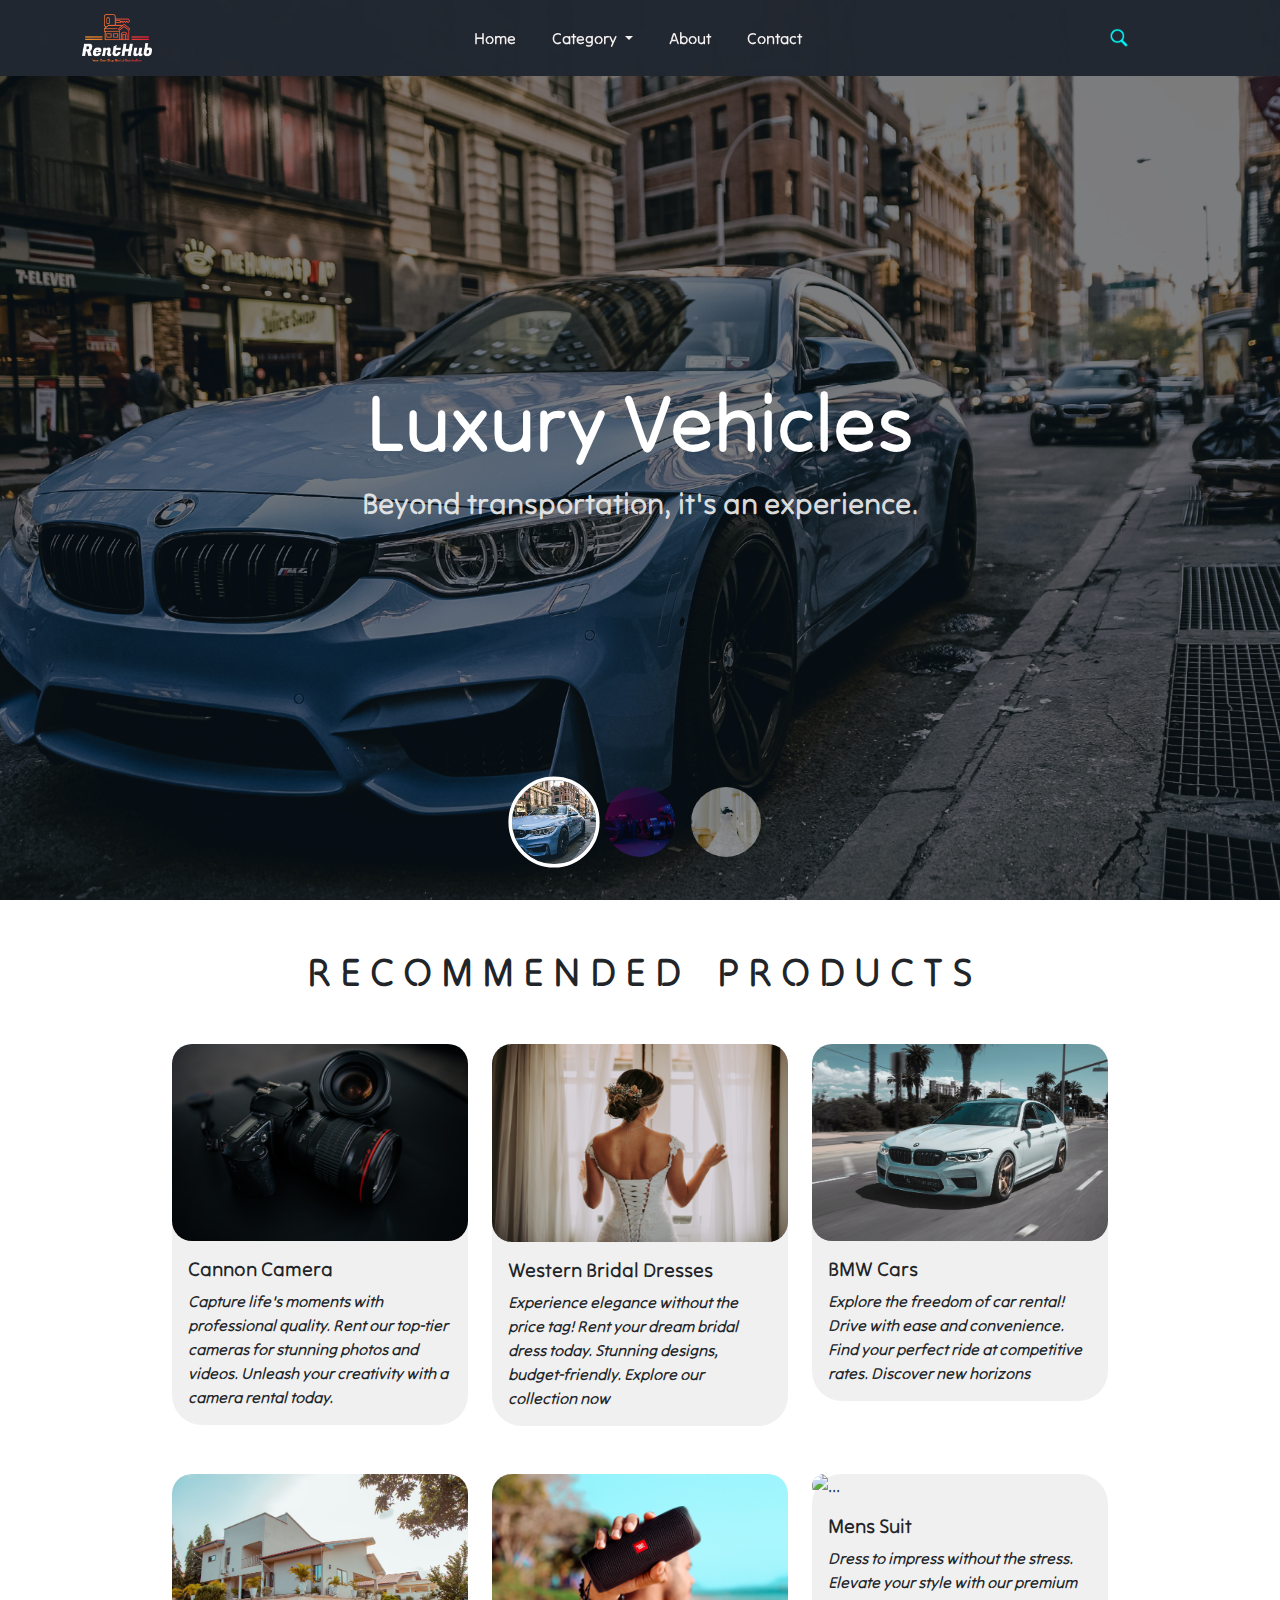
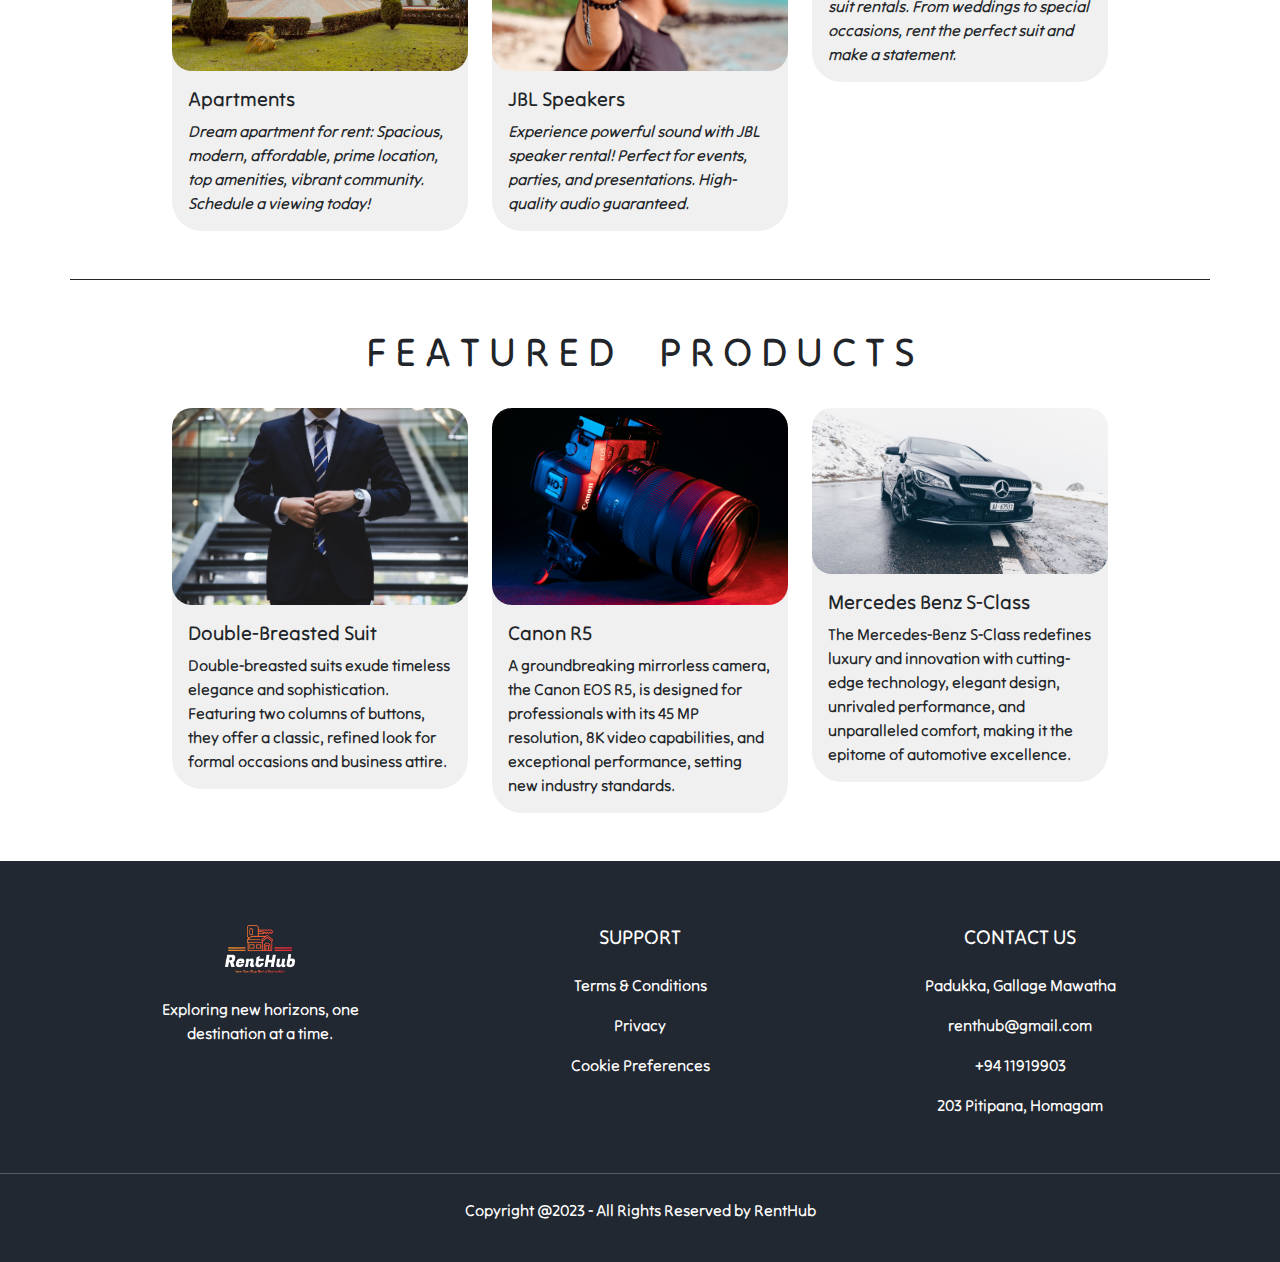
==== index.html @ fc834db8 "Merge branch 'main' into Contact-page" ====
<!DOCTYPE html>
<html lang="en">

<head>
  <meta charset="UTF-8">
  <meta name="viewport" content="width=device-width, initial-scale=1.0">
  <link rel="icon" href="image/white.png">
  <title>RentHub</title>
  <!-- Use the correct Bootstrap and Popper.js versions -->
  <link href="https://cdn.jsdelivr.net/npm/bootstrap@5.0.0/dist/css/bootstrap.min.css" rel="stylesheet">
  <script src="https://cdn.jsdelivr.net/npm/bootstrap@5.0.0/dist/js/bootstrap.bundle.min.js"></script>
  <script src="https://cdn.jsdelivr.net/npm/@popperjs/core@2.11.8/dist/umd/popper.min.js"></script>
  <link rel="stylesheet" href="index.css">
  <script src="https://kit.fontawesome.com/d5f76a1949.js" crossorigin="anonymous"></script>
</head>

<body>

  <!-- navbar -->

  <nav class="navbar navbar-expand-lg navbar-dark navbar-custom fixed-top">
    <div class="container">
      <a class="navbar-brand fs-4" href="#">
        <img src="icons/white.png" alt="" width="70">
      </a>
      <button class="navbar-toggler shadow-none border-0" type="button" data-bs-toggle="collapse"
        data-bs-target="#navbarID" aria-controls="navbarID" aria-expanded="false" aria-label="Toggle navigation">
        <span class="navbar-toggler-icon"></span>
      </button>
      <div class="collapse navbar-collapse" id="navbarID">
        <ul class="navbar-nav mx-auto">
          <li class="nav-item"><a class="nav-link active nav-center" aria-current="page" href="#">Home</a></li>
          <li class="nav-item dropdown">
            <a class="nav-link dropdown-toggle nav-center" href="#" id="navbarDarkDropdownMenuLink" role="button"
              data-bs-toggle="dropdown" aria-expanded="false">
              Category
            </a>
            <div class="dropdown-menu">
              <a class="dropdown-item" href="#">Vehicle</a>
              <a class="dropdown-item" href="#">Apparel</a>
              <a class="dropdown-item" href="Camera.html">Camera</a>
              <a class="dropdown-item" href="#">Entertainment</a>
              <a class="dropdown-item" href="#">Security</a>
              <a class="dropdown-item" href="medical.html">Medical</a>
            </div>
          </li>
          <li class="nav-item"><a class="nav-link nav-center" href="#">About</a></li>
          <li class="nav-item"><a class="nav-link nav-center" href="Contact.html">Contact</a></li>
        </ul>
        <div class="nav-link nav-center">

          <from action="">
            <input type="search" placeholder="Search...">
          </from>
          <a class="nav-icon"><i class="far fa-user" style="color: #f4f0f0;"></i></a>
          
        </div>
      </div>
    </div>
  </nav>

  <!-- Carousel -->

  <section class="home">
    <div id="carouselExampleIndicators" class="carousel slide">
      <div class="carousel-controls">

        <div class="carousel-indicators">
          <button type="button" data-bs-target="#carouselExampleIndicators" data-bs-slide-to="0" class="active"
            aria-current="true" aria-label="Slide 1" style="background-image: url(image/1.jpg);"></button>
          <button type="button" data-bs-target="#carouselExampleIndicators" data-bs-slide-to="1" aria-label="Slide 2"
            style="background-image: url(image/7.jpeg);"></button>
          <button type="button" data-bs-target="#carouselExampleIndicators" data-bs-slide-to="2" aria-label="Slide 3"
            style="background-image: url(image/1.jpeg);"></button>
        </div>
        <button class="carousel-control-prev" type="button" data-bs-target="#carouselExampleIndicators"
          data-bs-slide="prev">
          <i class="fa-solid fa-arrow-left" style="color: #fcfcfc;"></i>
        </button>
        <button class="carousel-control-next" type="button" data-bs-target="#carouselExampleIndicators"
          data-bs-slide="next">
          <i class="fa-solid fa-arrow-right" style="color: #fcfdfd;"></i>
        </button>
      </div>
      <div class="carousel-inner">
        <div class="carousel-item active" style="background-image: url(image/1.jpg);">
          <div class="container">
            <h2>Luxury Vehicles</h2>
            <p>Beyond transportation, it's an experience.</p>
          </div>
        </div>
        <div class="carousel-item" style="background-image: url(image/7.jpeg);">
          <div class="container">
            <h2>DSLR Camera</h2>
            <p>Affordable camera rentals, Endless memories</p>
          </div>
        </div>
        <div class="carousel-item" style="background-image: url(image/1.jpeg);">
          <div class="container">
            <h2>Wedding Dress</h2>
            <p>Bridal bliss on a boudget..!</p>
          </div>
        </div>
      </div>

    </div>
  </section>



  <!-- cards -->

  <div class="container-fluid mx-auto">
    <h1 class="toprate text-center py4 mt-5"><b>R E C O M M E N D E D &nbsp;&nbsp; P R O D U C T S</b></h1>

    <div class="row g-4 mt-4 logo ">
      <div class="col-md-3 logos">
        <div class="card">
          <img src="image/cannon.jpeg" alt="..." class="">
          <div class="card-body">
            <h5 class="card-title"><b>Cannon Camera</b></h5>
            <p class="card-text"><i>Capture life's moments with professional quality. Rent our top-tier cameras for
                stunning photos and videos. Unleash your creativity with a camera rental today.</i></p>

            
          </div>
        </div>
      </div>
      <div class="col-md-3 logos">
        <div class="card">
          <img src="image/Western Bridal Dresses.jpg" alt="..." class="">
          <div class="card-body">
            <h5 class="card-title"><b>Western Bridal Dresses</b></h5>
            <p class="card-text"><i>Experience elegance without the price tag! Rent your dream bridal dress today.
                Stunning designs, budget-friendly. Explore our collection now</i></p>

            
          </div>
        </div>
      </div>
      <div class="col-md-3 logos">
        <div class="card">
          <img src="image/BMW cars.jpg" alt="..." class="">
          <div class="card-body">
            <h5 class="card-title"><b>BMW Cars</b></h5>
            <p class="card-text"><i>Explore the freedom of car rental! Drive with ease and convenience. Find your perfect ride at competitive rates. Discover new horizons</i></p>

            
          </div>
        </div>
      </div>
    </div>
    <div class="row g-4 mt-4 mb-5">
      <div class="col-md-3">
        <div class="card">
          <img src="image/apartment.jpeg" alt="..." class="">
          <div class="card-body">
            <h5 class="card-title"><b>Apartments </b></h5>
            <p class="card-text"><i>Dream apartment for rent: Spacious, modern, affordable, prime location, top amenities, vibrant community. Schedule a viewing today!</i></p>

          </div>
        </div>
      </div>
      <div class="col-md-3">
        <div class="card">
          <img src="image/JBL.jpg" alt="..." class="">
          <div class="card-body">
            <h5 class="card-title"><b>JBL Speakers</b></h5>
            <p class="card-text"><i>Experience powerful sound with JBL speaker rental! Perfect for events, parties, and
                presentations. High-quality audio guaranteed.</i></p>

          </div>
        </div>
      </div>

      <div class="col-md-3">
        <div class="card">
          <img src="image/Mens suit.jpg" alt="..." class="">
          <div class="card-body">
            <h5 class="card-title"><b>Mens Suit</b></h5>
            <p class="card-text"><i>Dress to impress without the stress. Elevate your style with our premium suit rentals. From weddings to special occasions, rent the perfect suit and make a statement.</i></p>

          </div>
        </div>
      </div>
    </div>


  </div>
  <div class="container border-bottom border-dark"></div>



  <div class="container-fluid mx-auto">
    <h1 class="toprate text-center py4 mt-5"><b>F E A T U R E D &nbsp;&nbsp;&nbsp;  P R O D U C T S</b></h1>
  

  <br>

  <div class="row row-cols-1 row-cols-md-4 g-4">
    <div class="col">
      <div class="card h-100">
        <img src="image/Double-Breasted Suit .jpg" class="card-img-top" alt="...">
        <div class="card-body">
          <h5 class="card-title"><b>Double-Breasted Suit </b></h5>
          <p class="card-text">Double-breasted suits exude timeless elegance and sophistication. Featuring two columns
            of buttons, they offer a classic, refined look for formal occasions and business attire.</p>
        </div>
        
      </div>
    </div>
    <div class="col">
      <div class="card h-100">
        <img src="image/Canon R5.jpg" class="card-img-top" alt="...">
        <div class="card-body">
          <h5 class="card-title"><b>Canon R5</b></h5>
          <p class="card-text">A groundbreaking mirrorless camera, the Canon EOS R5, is designed for professionals with its 45 MP resolution, 8K video capabilities, and exceptional performance, setting new industry standards.</p>
        </div>
        
      </div>
    </div>
    <div class="col">
      <div class="card h-100">
        <img src="image/Mercedes Benz S-Class.jpg" class="card-img-top" alt="...">
        <div class="card-body">
          <h5 class="card-title"><b>Mercedes Benz S-Class</b></h5>
          <p class="card-text">The Mercedes-Benz S-Class redefines luxury and innovation with cutting-edge technology, elegant design, unrivaled performance, and unparalleled comfort, making it the epitome of automotive excellence.</p>
        </div>
       
      </div>
    </div>
  </div>
</div>
  <br><br>



  <!-- Footer -->
  <footer class="footerbg text-white pt-5 pb-4">
    <div class="container text-center text-md-left">
      <div class="row text-center text-md-left">

        <div class="col-md-3 col-lg-3 col-xl-3 mx-auto mt-3">
          <h5 class="text-uppercase mb-4 mr-3 font-weight-bold">
            <img src="icons/white.png" alt="" width="70">
          </h5>
          <p>Exploring new horizons, one destination at a time.</p>

        </div>

        <div class="col-md-2 col-lg-2 col-xl-3 mx-auto mt-3">
          <h5 class="text-uppercase mb-4 font-weight-bold"><b>Support</b></h5>
          <p>
            <a href="#" class="text-white" style="text-decoration: none;">Terms & Conditions</a>
          </p>
          <p>
            <a href="#" class="text-white" style="text-decoration: none;">Privacy</a>
          </p>
          <p>
            <a href="#" class="text-white" style="text-decoration: none;">Cookie Preferences</a>
          </p>
        </div>

        <div class="col-md-4 col-lg-3 col-xl-3 mx-auto mt-3">
          <h5 class="text-uppercase mb-4 font-weight-bold"><b>Contact Us</b></h5>
          <p>
            <i class="fas fa-home mr-3"></i> Padukka, Gallage Mawatha
          </p>
          <p>
            <i class="fas fa-envelope mr-3"></i> renthub@gmail.com
          </p>
          <p>
            <i class="fas fa-phone mr-3"></i> +94 11919903
          </p>
          <p>
            <i class="fas fa-Location-arrow mr-3"></i> 203 Pitipana, Homagam
          </p>
        </div>
      </div>
      <ul class="list-unstyled list-inline">
        <li class="list-inline-item">
          <a href="#" class="btn-floating btn-sm text-white"><i class="fab fa-facebook"></i></a>
        </li>
        <li class="list-inline-item">
          <a href="#" class="btn-floating btn-sm text-white"><i class="fab fa-twitter"></i></a>
        </li>
        <li class="list-inline-item">
          <a href="#" class="btn-floating btn-sm text-white"><i class="fab fa-google"></i></a>
        </li>
        <li class="list-inline-item">
          <a href="#" class="btn-floating btn-sm text-white"><i class="fab fa-linkedin-in"></i></a>
        </li>
      </ul>
    </div>
    <hr class="mb-4">

    <p class="text-center">Copyright @2023 - All Rights Reserved by RentHub</p>

  </footer>
  


  <script src="index.js"></script>
</body>

</html>
---- index.css ----
/* font-family: 'Tilt Neon', sans-serif; */
@import url('https://fonts.googleapis.com/css2?family=Roboto&family=Tilt+Neon&display=swap');



*{
    margin: 0;
    padding: 0;
    box-sizing: border-box;
    font-family: 'Tilt Neon', sans-serif;
}

body{
    min-height: 100vh;
    background-size: cover;
    background-position: center;
}

.navbar-custom{
    background-color: #222831;
    opacity: 0.99;
}

.collapse{
    color: white;
}

.nav-icon{
    align-items: center;
}
.nav-icon i {
    margin-right: 5px;
    padding: 10px;
}

.nav-center{
    text-align: center;
}

.nav-item{
    padding: 10px;
}

.nav-item:hover .nav-link{
	color: #00adb5 !important;
}

.nav-link{
	color: #f9f4f4 !important;
	font-weight: 500;
    transition: all 200ms linear;
}
.nav-item:after{
	position: absolute;
	bottom: -5px;
	left: 0;
	width: 100%;
	height: 2px;
	content: '';
	background-color: #00adb5;
	opacity: 0;
    transition: all 200ms linear;
}
.nav-item:hover:after{
	bottom: 0;
	opacity: 2;
}

.nav-item.active:hover:after{
	opacity: 0;
}
.nav-item{
	position: relative;
    transition: all 200ms linear;
}

.dropdown-menu {
    border-radius: 25px;
}

.dropdown-item{
    margin-top: 10px;
    border-radius: 25px;
}

input[type=search]{
    width: 40px;
    height: 38px;
    padding: 8px 20px 8px 45px;
    border: #fff solid 2px;
    font-size: 18px;
    border-radius: 25px;
    background-position: 2% 50%;
    background-repeat: no-repeat;
    background-size: 20px;
    background-image: url('image/search.png');
    background-color: transparent;
    transition: 0.5s all ease-in-out;
    filter: brightness(170%);
    border: none;
}

input[type=search]:focus,
input[type=search]:not(:placeholder-shown){
    width: 350px;
    background-color: #fff;
    filter: brightness(100%);
}


/* Carousel */

.home .carousel-item{
    min-height: 100vh;
    background-position: center;
    background-size: cover;
    position: relative;
    z-index: 1;
}

.home .carousel-item::before{
    content: '';
    position: absolute;
    left: 0;
    top: 0;
    width: 100%;
    height: 100%;
    background-color: rgba(0, 0, 0, 0.5);
    z-index: -1;
}
.home .carousel-item .container{
    position: absolute;
    left: 50%;
    top: 50%;
    transform: translate(-50%, -50%);
    text-align: center;
}

.home .carousel-item h2{
    font-size: 80px;
    color: #ffffff;
    margin: 0 0 10px;
}

.home .carousel-item p{
    font-size: 30px;
    margin: 0;
    color: #eeee;
}

.home .carousel-item.active h2{
    animation: fadeInLeft 0.5s ease forwards;
}

.home .carousel-item.active p{
    animation: fadeInLeft 0.5s ease forwards;
}

@keyframes fadeInLeft {
    0%{
        opacity: 0;
        transform: translateX(-30px);
    }

    100%{
        opacity: 1;
        transform: translateX(0px);
    }
}

@keyframes fadeInRight {
    0%{
        opacity: 0;
        transform: translateX(30px);
    }

    100%{
        opacity: 1;
        transform: translateX(0px);
    }
}

.home .carousel-controls{
    position: absolute;
    left: 50%;
    bottom: 40px;
    z-index: 10;
    transform: translateX(-50%);
}

.home .carousel-indicators{
    position: relative;
    margin: 0;
}

.home .carousel-indicators button{
    height: 70px;
    width: 70px;
    margin: 0 5px;
    border-radius: 50%;
    background-position: center;
    background-size: cover;
    border: 3px solid transparent;
    transition: all 0.3s linear ease;
}

.home .carousel-indicators .active{
    border-color: #ffffff;
    transform: scale(1.2);
}

.home .carousel-control-next,
.home .carousel-control-prev{
    height: 60px;
    width: 60px;
    opacity: 1;
    z-index: 3;
    top: 50%;
    transform: translateY(-50%);
    border-radius: 50%;
    transition: all 0.3s ease;
}

.home .carousel-control-next:hover,
.home .carousel-control-prev:hover{
    box-shadow: 0 0 10px #ffffff;
}

.home .carousel-control-next{
    right: -90px;
}

.home .carousel-control-prev{
    left: -90px;
}


/* cards */
.col-md-3 .card img{
    border-radius: 20px;
}

.row{
    display: flex;
    align-items: flex-start;
    justify-content: center;
}

.card{
    border-radius: 30px;
    background-color: #b2aaaa2d;
    border-width: 0px;
    
}

.card:hover{
    transition: 
    filter 200ms linear,
    transform 200ms linear;
    box-shadow: 0 10px 10px  #858586, 0 10px 10px  #858586;
    transform: scale(1.01) translateZ(0);
  }

  .card-body .btn{
    border-radius: 9px;
}
.col .card img{
    border-radius: 20px;
}
.logos {
    display: flex;
  }
  
  .logo:nth-child(2){
    transition-delay: 200ms;
  }
  
  .logo:nth-child(3){
    transition-delay: 400ms;
  }

.col .card .img{
    border-radius: 20px;
}



/* footer */
.list-inline-item .btn-floating{
    font-size: 23px;
}

.footerbg{
    background-color: #222831;
}



/* responsive */

@media(max-width: 767px){
    .home .carousel-control-next,
    .home .carousel-control-prev{
        display: none;
    }

    .home .carousel-indicators button{
        height: 60px;
        width: 60px;
    }

    .home .carousel-item h2{
        font-size: 45px; 
    }

    .home .carousel-item p{
        font-size: 22px;
    }
}
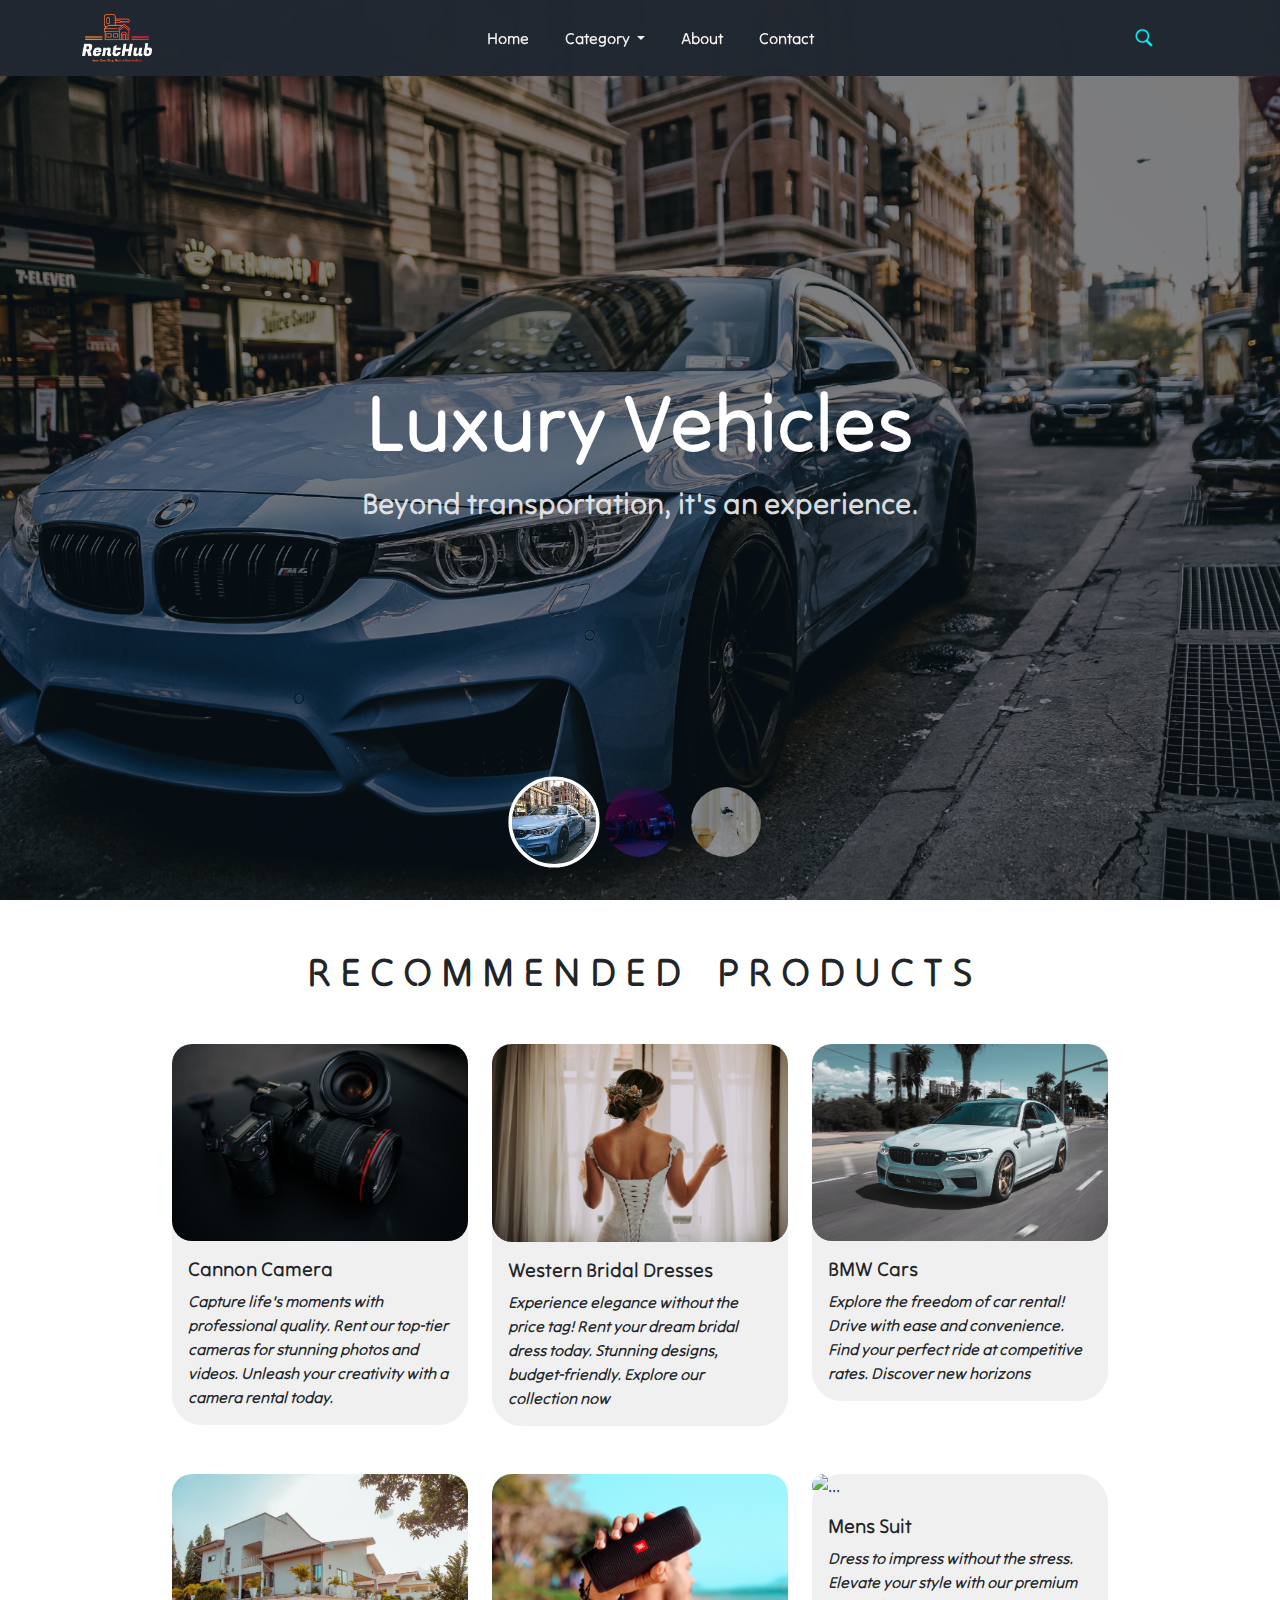
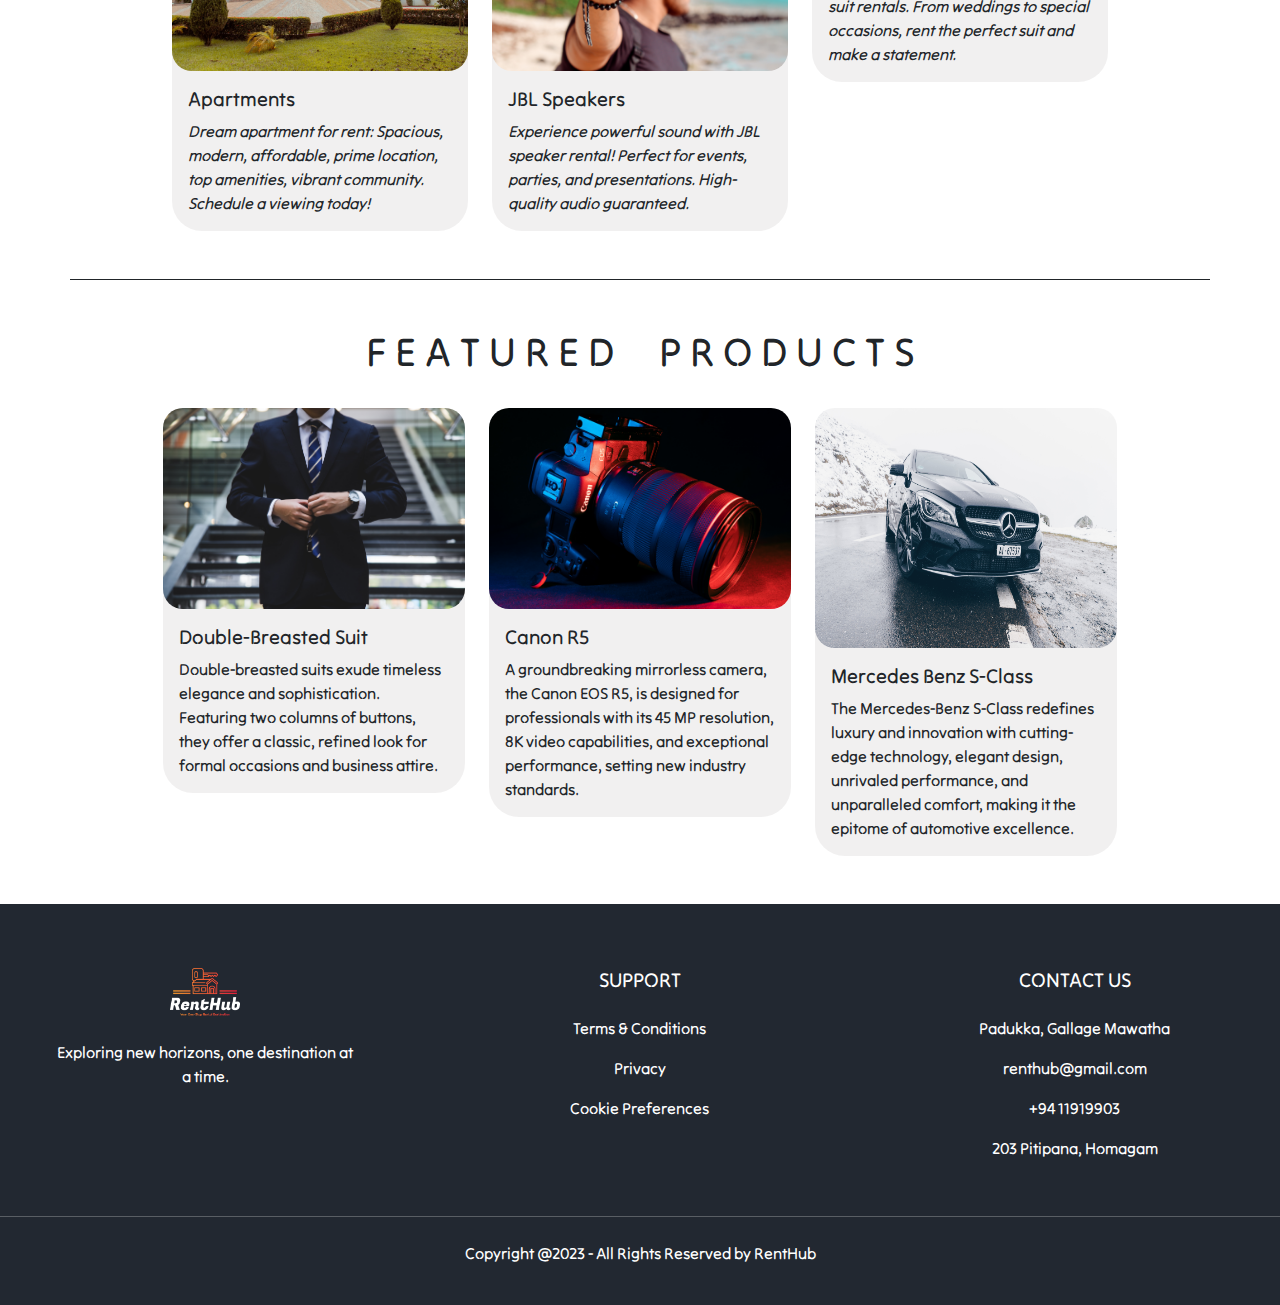
==== commit 397b0ae2: "user update" ====
--- a/index.html
+++ b/index.html
@@ -45,14 +45,14 @@
             </div>
           </li>
           <li class="nav-item"><a class="nav-link nav-center" href="#">About</a></li>
-          <li class="nav-item"><a class="nav-link nav-center" href="Contact.html">Contact</a></li>
+          <li class="nav-item"><a class="nav-link nav-center" href="#">Contact</a></li>
         </ul>
         <div class="nav-link nav-center">
 
           <from action="">
             <input type="search" placeholder="Search...">
           </from>
-          <a class="nav-icon"><i class="far fa-user" style="color: #f4f0f0;"></i></a>
+          <a class="nav-icon"><a href="index.html" i class="far fa-user" style="color: #f4f0f0;"></i></a>
           
         </div>
       </div>
@@ -193,7 +193,7 @@
 
   <div class="container-fluid mx-auto">
     <h1 class="toprate text-center py4 mt-5"><b>F E A T U R E D &nbsp;&nbsp;&nbsp;  P R O D U C T S</b></h1>
-  
+  </div>
 
   <br>
 
@@ -221,7 +221,7 @@
     </div>
     <div class="col">
       <div class="card h-100">
-        <img src="image/Mercedes Benz S-Class.jpg" class="card-img-top" alt="...">
+        <img src="image/Mercedes Benz S-Class.jpg" class="card-img-top" alt="..." height="240px">
         <div class="card-body">
           <h5 class="card-title"><b>Mercedes Benz S-Class</b></h5>
           <p class="card-text">The Mercedes-Benz S-Class redefines luxury and innovation with cutting-edge technology, elegant design, unrivaled performance, and unparalleled comfort, making it the epitome of automotive excellence.</p>
@@ -230,26 +230,26 @@
       </div>
     </div>
   </div>
-</div>
   <br><br>
 
 
 
   <!-- Footer -->
+
   <footer class="footerbg text-white pt-5 pb-4">
-    <div class="container text-center text-md-left">
+    <div class="container-footer text-center text-md-left">
       <div class="row text-center text-md-left">
 
         <div class="col-md-3 col-lg-3 col-xl-3 mx-auto mt-3">
-          <h5 class="text-uppercase mb-4 mr-3 font-weight-bold">
-            <img src="icons/white.png" alt="" width="70">
+          <h5 class="text-uppercase mb-4 mr-3 font-weight-bold text-warinig">
+            <a href="index.html"><img src="icons/white.png" alt="" width="70"></a>
           </h5>
           <p>Exploring new horizons, one destination at a time.</p>
 
         </div>
 
         <div class="col-md-2 col-lg-2 col-xl-3 mx-auto mt-3">
-          <h5 class="text-uppercase mb-4 font-weight-bold"><b>Support</b></h5>
+          <h5 class="text-uppercase mb-4 font-weight-bold text-warinig"><b>Support</b></h5>
           <p>
             <a href="#" class="text-white" style="text-decoration: none;">Terms & Conditions</a>
           </p>
@@ -262,7 +262,7 @@
         </div>
 
         <div class="col-md-4 col-lg-3 col-xl-3 mx-auto mt-3">
-          <h5 class="text-uppercase mb-4 font-weight-bold"><b>Contact Us</b></h5>
+          <h5 class="text-uppercase mb-4 font-weight-bold text-warinig"><b>Contact Us</b></h5>
           <p>
             <i class="fas fa-home mr-3"></i> Padukka, Gallage Mawatha
           </p>
@@ -297,10 +297,9 @@
     <p class="text-center">Copyright @2023 - All Rights Reserved by RentHub</p>
 
   </footer>
-  
 
 
   <script src="index.js"></script>
 </body>
 
-</html>
+</html>--- a/index.css
+++ b/index.css
@@ -80,7 +80,7 @@
 
 .dropdown-item{
     margin-top: 10px;
-    border-radius: 25px;
+    border-radius: 20px;
 }
 
 input[type=search]{
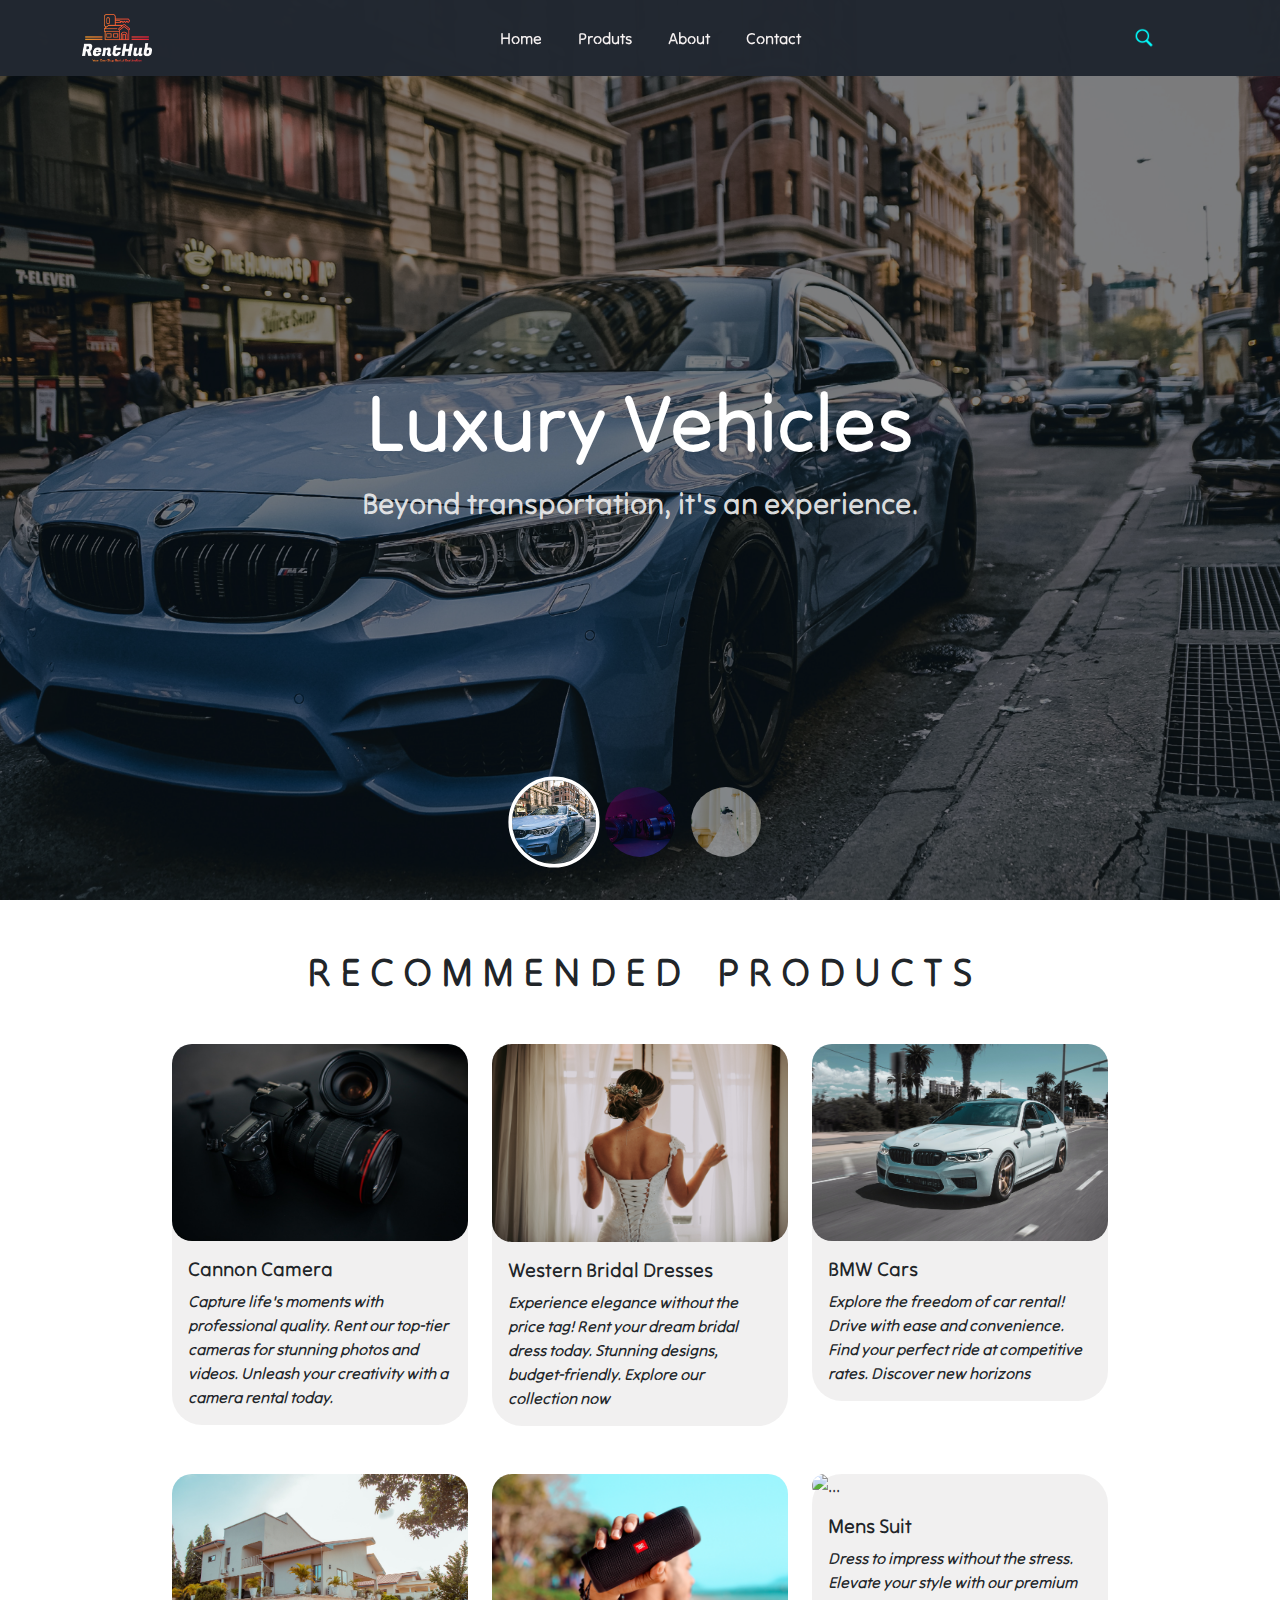
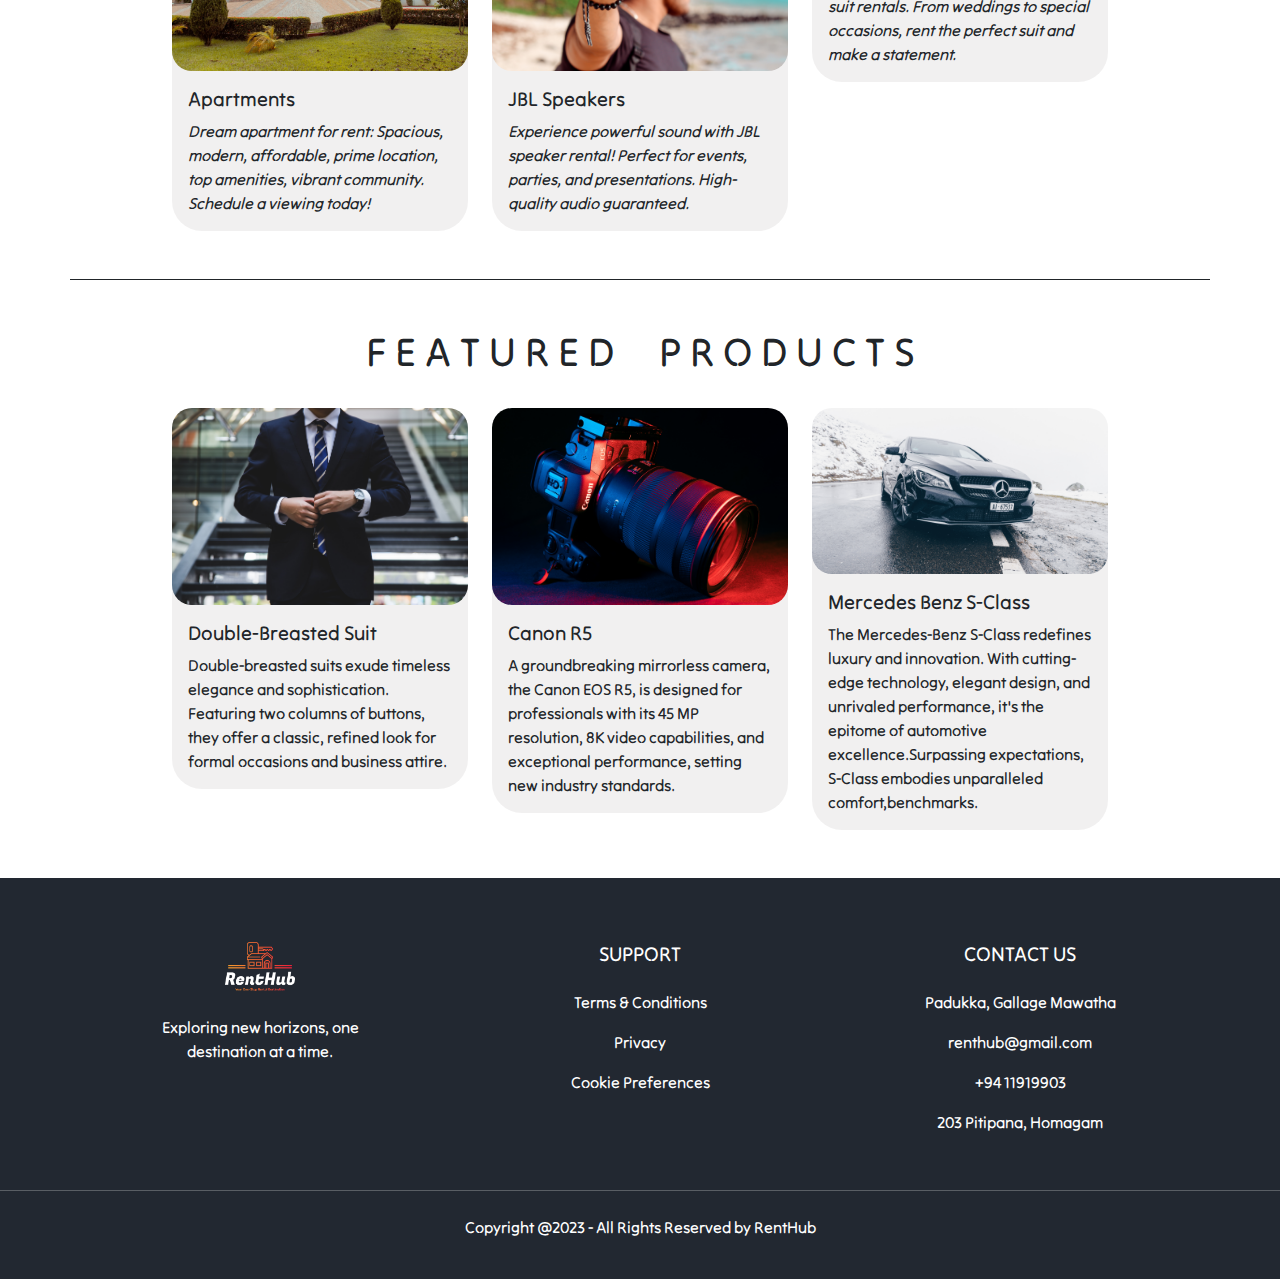
==== commit 681e6392: "pruduct Update" ====
--- a/index.html
+++ b/index.html
@@ -20,7 +20,7 @@
 
   <nav class="navbar navbar-expand-lg navbar-dark navbar-custom fixed-top">
     <div class="container">
-      <a class="navbar-brand fs-4" href="#">
+      <a class="navbar-brand fs-4" href="index.html">
         <img src="icons/white.png" alt="" width="70">
       </a>
       <button class="navbar-toggler shadow-none border-0" type="button" data-bs-toggle="collapse"
@@ -30,29 +30,16 @@
       <div class="collapse navbar-collapse" id="navbarID">
         <ul class="navbar-nav mx-auto">
           <li class="nav-item"><a class="nav-link active nav-center" aria-current="page" href="#">Home</a></li>
-          <li class="nav-item dropdown">
-            <a class="nav-link dropdown-toggle nav-center" href="#" id="navbarDarkDropdownMenuLink" role="button"
-              data-bs-toggle="dropdown" aria-expanded="false">
-              Category
-            </a>
-            <div class="dropdown-menu">
-              <a class="dropdown-item" href="#">Vehicle</a>
-              <a class="dropdown-item" href="#">Apparel</a>
-              <a class="dropdown-item" href="Camera.html">Camera</a>
-              <a class="dropdown-item" href="#">Entertainment</a>
-              <a class="dropdown-item" href="#">Security</a>
-              <a class="dropdown-item" href="medical.html">Medical</a>
-            </div>
-          </li>
+          <li class="nav-item"><a class="nav-link nav-center" href="#">Produts</a></li>
           <li class="nav-item"><a class="nav-link nav-center" href="#">About</a></li>
-          <li class="nav-item"><a class="nav-link nav-center" href="#">Contact</a></li>
+          <li class="nav-item"><a class="nav-link nav-center" href="Contact.html">Contact</a></li>
         </ul>
         <div class="nav-link nav-center">
 
           <from action="">
             <input type="search" placeholder="Search...">
           </from>
-          <a class="nav-icon"><a href="index.html" i class="far fa-user" style="color: #f4f0f0;"></i></a>
+          <a class="nav-icon"><a href="Login.html" i class="far fa-user" style="color: #f4f0f0;"></i></a>
           
         </div>
       </div>
@@ -193,7 +180,7 @@
 
   <div class="container-fluid mx-auto">
     <h1 class="toprate text-center py4 mt-5"><b>F E A T U R E D &nbsp;&nbsp;&nbsp;  P R O D U C T S</b></h1>
-  </div>
+  
 
   <br>
 
@@ -221,27 +208,28 @@
     </div>
     <div class="col">
       <div class="card h-100">
-        <img src="image/Mercedes Benz S-Class.jpg" class="card-img-top" alt="..." height="240px">
+        <img src="image/Mercedes Benz S-Class.jpg" class="card-img-top" alt="...">
         <div class="card-body">
           <h5 class="card-title"><b>Mercedes Benz S-Class</b></h5>
-          <p class="card-text">The Mercedes-Benz S-Class redefines luxury and innovation with cutting-edge technology, elegant design, unrivaled performance, and unparalleled comfort, making it the epitome of automotive excellence.</p>
+          <p class="card-text">The Mercedes-Benz S-Class redefines luxury and innovation. With cutting-edge technology,
+            elegant design, and unrivaled performance, it's the epitome of automotive excellence.Surpassing expectations, S-Class embodies unparalleled comfort,benchmarks.</p>
         </div>
        
       </div>
     </div>
   </div>
+</div>
   <br><br>
 
 
 
   <!-- Footer -->
-
   <footer class="footerbg text-white pt-5 pb-4">
-    <div class="container-footer text-center text-md-left">
+    <div class="container text-center text-md-left">
       <div class="row text-center text-md-left">
 
         <div class="col-md-3 col-lg-3 col-xl-3 mx-auto mt-3">
-          <h5 class="text-uppercase mb-4 mr-3 font-weight-bold text-warinig">
+          <h5 class="text-uppercase mb-4 mr-3 font-weight-bold">
             <a href="index.html"><img src="icons/white.png" alt="" width="70"></a>
           </h5>
           <p>Exploring new horizons, one destination at a time.</p>
@@ -249,7 +237,7 @@
         </div>
 
         <div class="col-md-2 col-lg-2 col-xl-3 mx-auto mt-3">
-          <h5 class="text-uppercase mb-4 font-weight-bold text-warinig"><b>Support</b></h5>
+          <h5 class="text-uppercase mb-4 font-weight-bold"><b>Support</b></h5>
           <p>
             <a href="#" class="text-white" style="text-decoration: none;">Terms & Conditions</a>
           </p>
@@ -262,7 +250,7 @@
         </div>
 
         <div class="col-md-4 col-lg-3 col-xl-3 mx-auto mt-3">
-          <h5 class="text-uppercase mb-4 font-weight-bold text-warinig"><b>Contact Us</b></h5>
+          <h5 class="text-uppercase mb-4 font-weight-bold"><b>Contact Us</b></h5>
           <p>
             <i class="fas fa-home mr-3"></i> Padukka, Gallage Mawatha
           </p>
@@ -297,9 +285,10 @@
     <p class="text-center">Copyright @2023 - All Rights Reserved by RentHub</p>
 
   </footer>
+  
 
 
   <script src="index.js"></script>
 </body>
 
-</html>+</html>
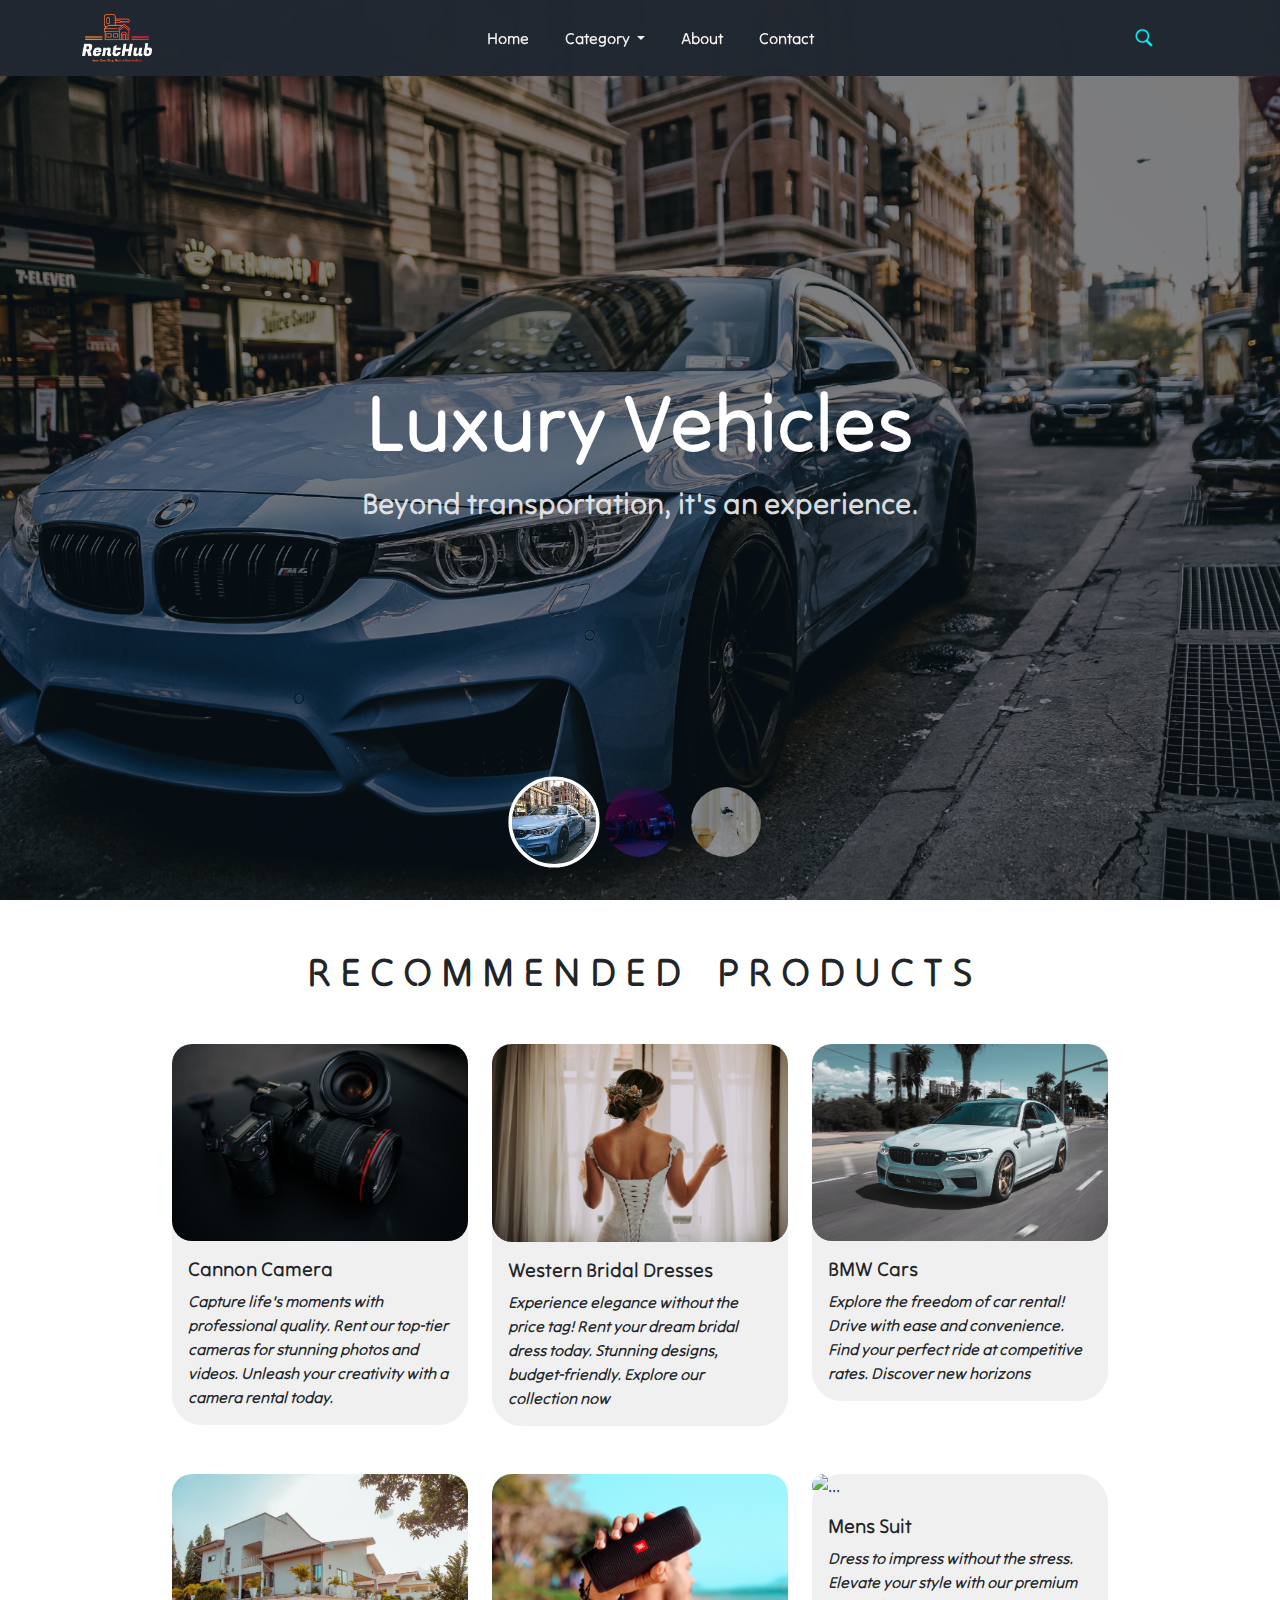
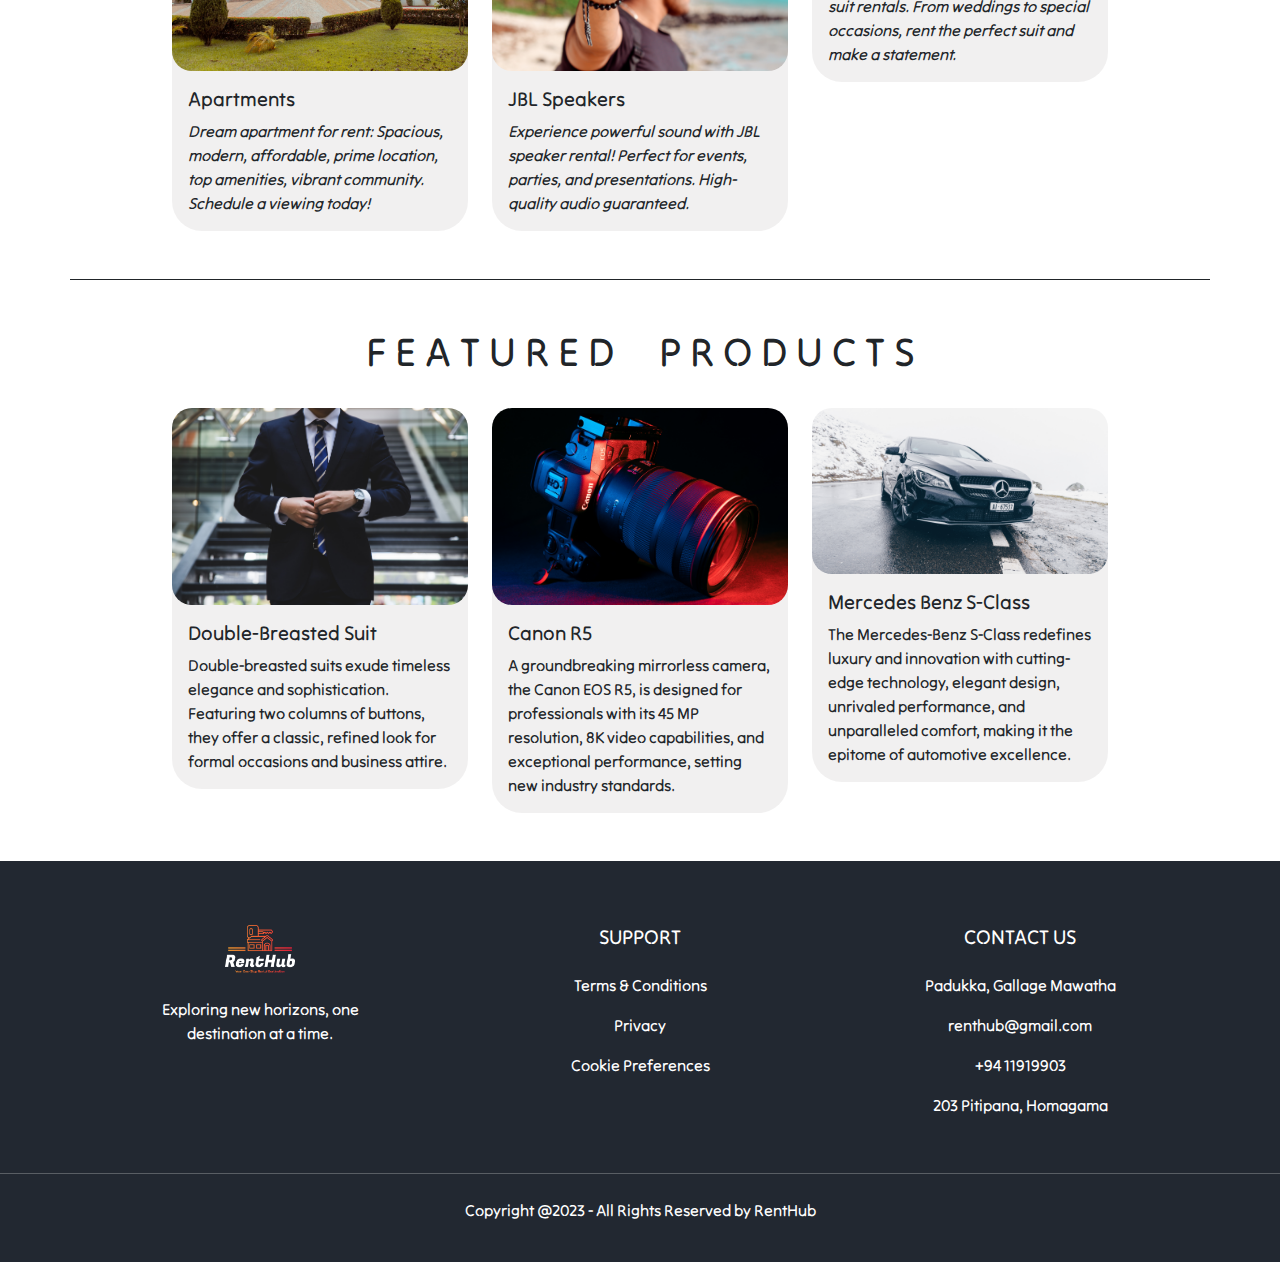
==== commit 34d9cb6d: "Merge branch 'ho-page' of https://github.com/Isuru-Eranda/Group-20-Project into ho-page" ====
--- a/index.html
+++ b/index.html
@@ -30,7 +30,20 @@
       <div class="collapse navbar-collapse" id="navbarID">
         <ul class="navbar-nav mx-auto">
           <li class="nav-item"><a class="nav-link active nav-center" aria-current="page" href="#">Home</a></li>
-          <li class="nav-item"><a class="nav-link nav-center" href="#">Produts</a></li>
+          <li class="nav-item dropdown">
+            <a class="nav-link dropdown-toggle nav-center" href="#" id="navbarDarkDropdownMenuLink" role="button"
+              data-bs-toggle="dropdown" aria-expanded="false">
+              Category
+            </a>
+            <div class="dropdown-menu">
+              <a class="dropdown-item" href="#">Vehicle</a>
+              <a class="dropdown-item" href="#">Apparel</a>
+              <a class="dropdown-item" href="Camera.html">Camera</a>
+              <a class="dropdown-item" href="#">Entertainment</a>
+              <a class="dropdown-item" href="#">Security</a>
+              <a class="dropdown-item" href="medical.html">Medical</a>
+            </div>
+          </li>
           <li class="nav-item"><a class="nav-link nav-center" href="#">About</a></li>
           <li class="nav-item"><a class="nav-link nav-center" href="Contact.html">Contact</a></li>
         </ul>
@@ -211,10 +224,9 @@
         <img src="image/Mercedes Benz S-Class.jpg" class="card-img-top" alt="...">
         <div class="card-body">
           <h5 class="card-title"><b>Mercedes Benz S-Class</b></h5>
-          <p class="card-text">The Mercedes-Benz S-Class redefines luxury and innovation. With cutting-edge technology,
-            elegant design, and unrivaled performance, it's the epitome of automotive excellence.Surpassing expectations, S-Class embodies unparalleled comfort,benchmarks.</p>
-        </div>
-       
+          <p class="card-text">The Mercedes-Benz S-Class redefines luxury and innovation with cutting-edge technology, elegant design, unrivaled performance, and unparalleled comfort, making it the epitome of automotive excellence.</p>
+        </div>
+
       </div>
     </div>
   </div>
@@ -261,7 +273,7 @@
             <i class="fas fa-phone mr-3"></i> +94 11919903
           </p>
           <p>
-            <i class="fas fa-Location-arrow mr-3"></i> 203 Pitipana, Homagam
+            <i class="fas fa-Location-arrow mr-3"></i> 203 Pitipana, Homagama
           </p>
         </div>
       </div>
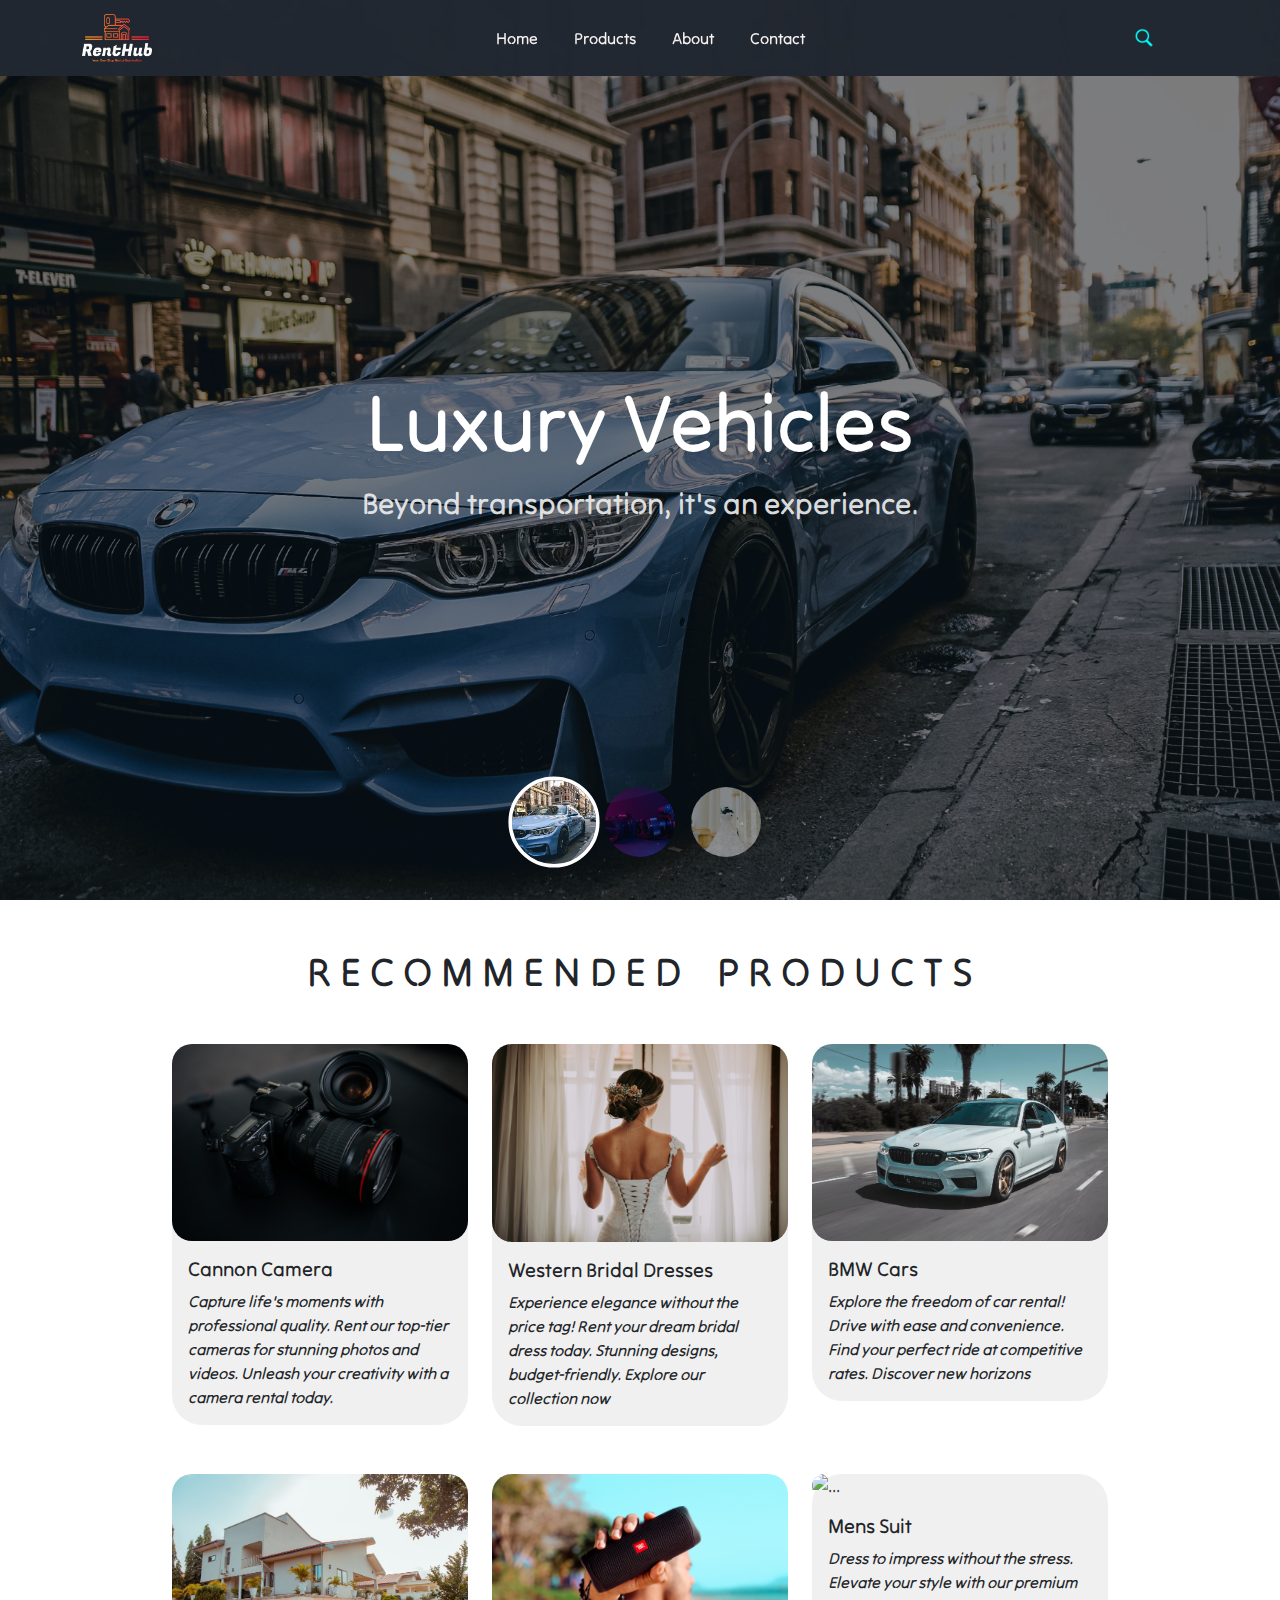
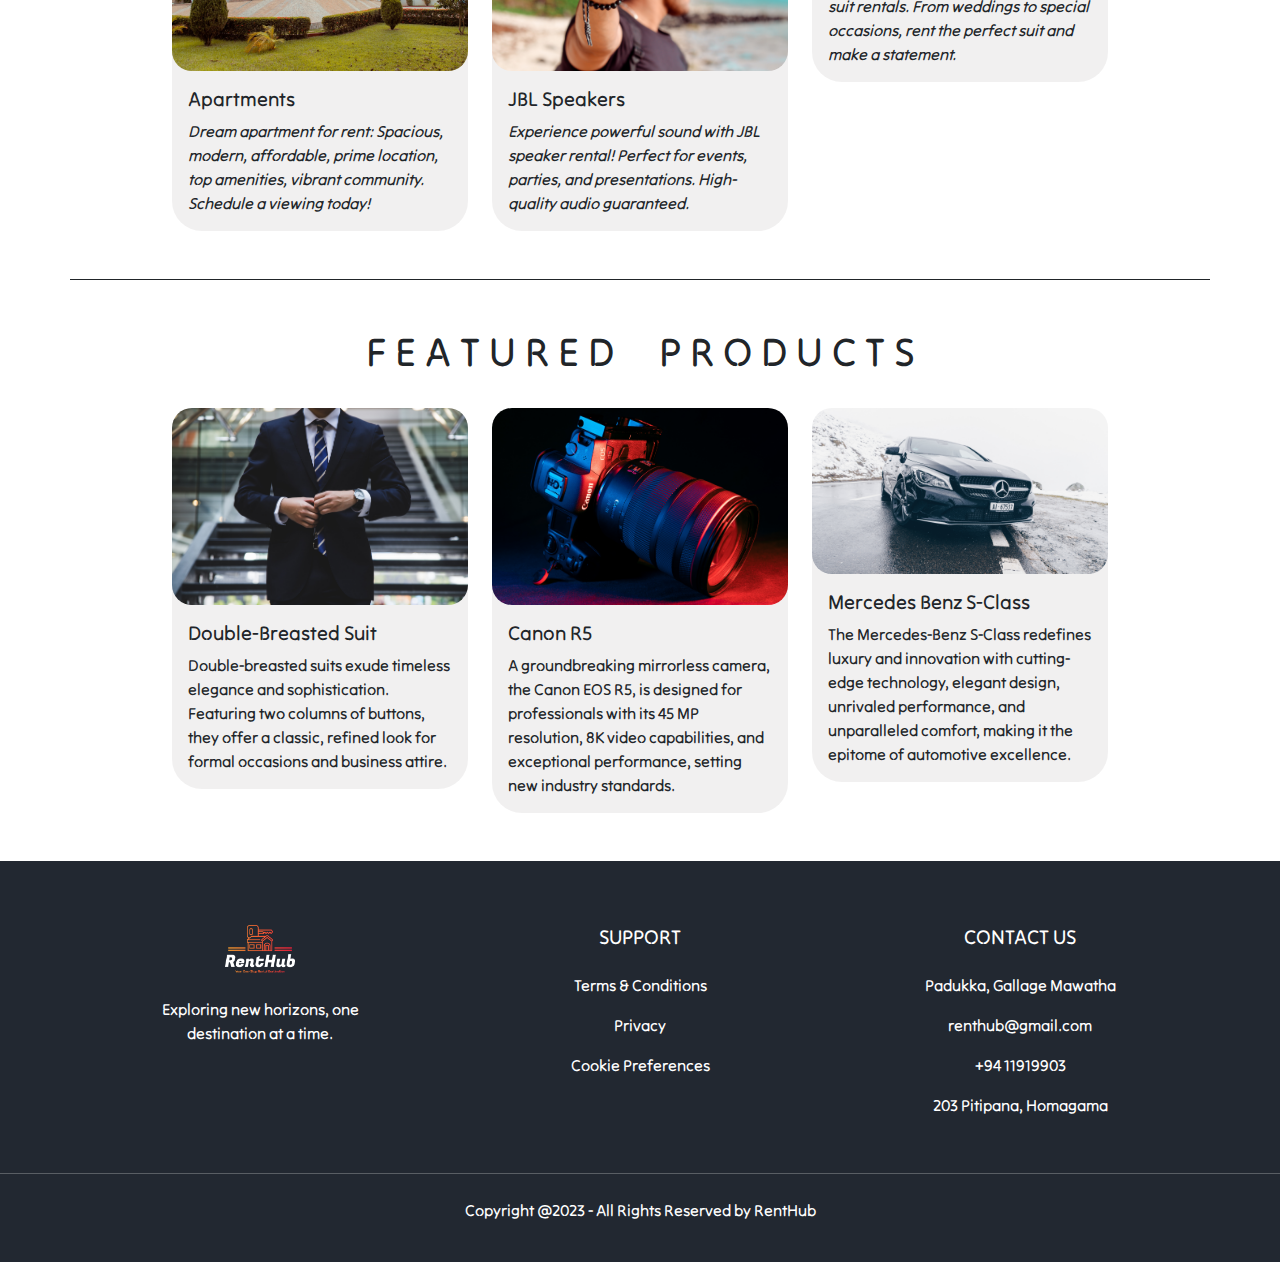
==== commit f6fd00c6: "product page upload" ====
--- a/index.html
+++ b/index.html
@@ -30,20 +30,7 @@
       <div class="collapse navbar-collapse" id="navbarID">
         <ul class="navbar-nav mx-auto">
           <li class="nav-item"><a class="nav-link active nav-center" aria-current="page" href="#">Home</a></li>
-          <li class="nav-item dropdown">
-            <a class="nav-link dropdown-toggle nav-center" href="#" id="navbarDarkDropdownMenuLink" role="button"
-              data-bs-toggle="dropdown" aria-expanded="false">
-              Category
-            </a>
-            <div class="dropdown-menu">
-              <a class="dropdown-item" href="#">Vehicle</a>
-              <a class="dropdown-item" href="#">Apparel</a>
-              <a class="dropdown-item" href="Camera.html">Camera</a>
-              <a class="dropdown-item" href="#">Entertainment</a>
-              <a class="dropdown-item" href="#">Security</a>
-              <a class="dropdown-item" href="medical.html">Medical</a>
-            </div>
-          </li>
+          <li class="nav-item"><a class="nav-link nav-center" href="#">Products</a></li>
           <li class="nav-item"><a class="nav-link nav-center" href="#">About</a></li>
           <li class="nav-item"><a class="nav-link nav-center" href="Contact.html">Contact</a></li>
         </ul>
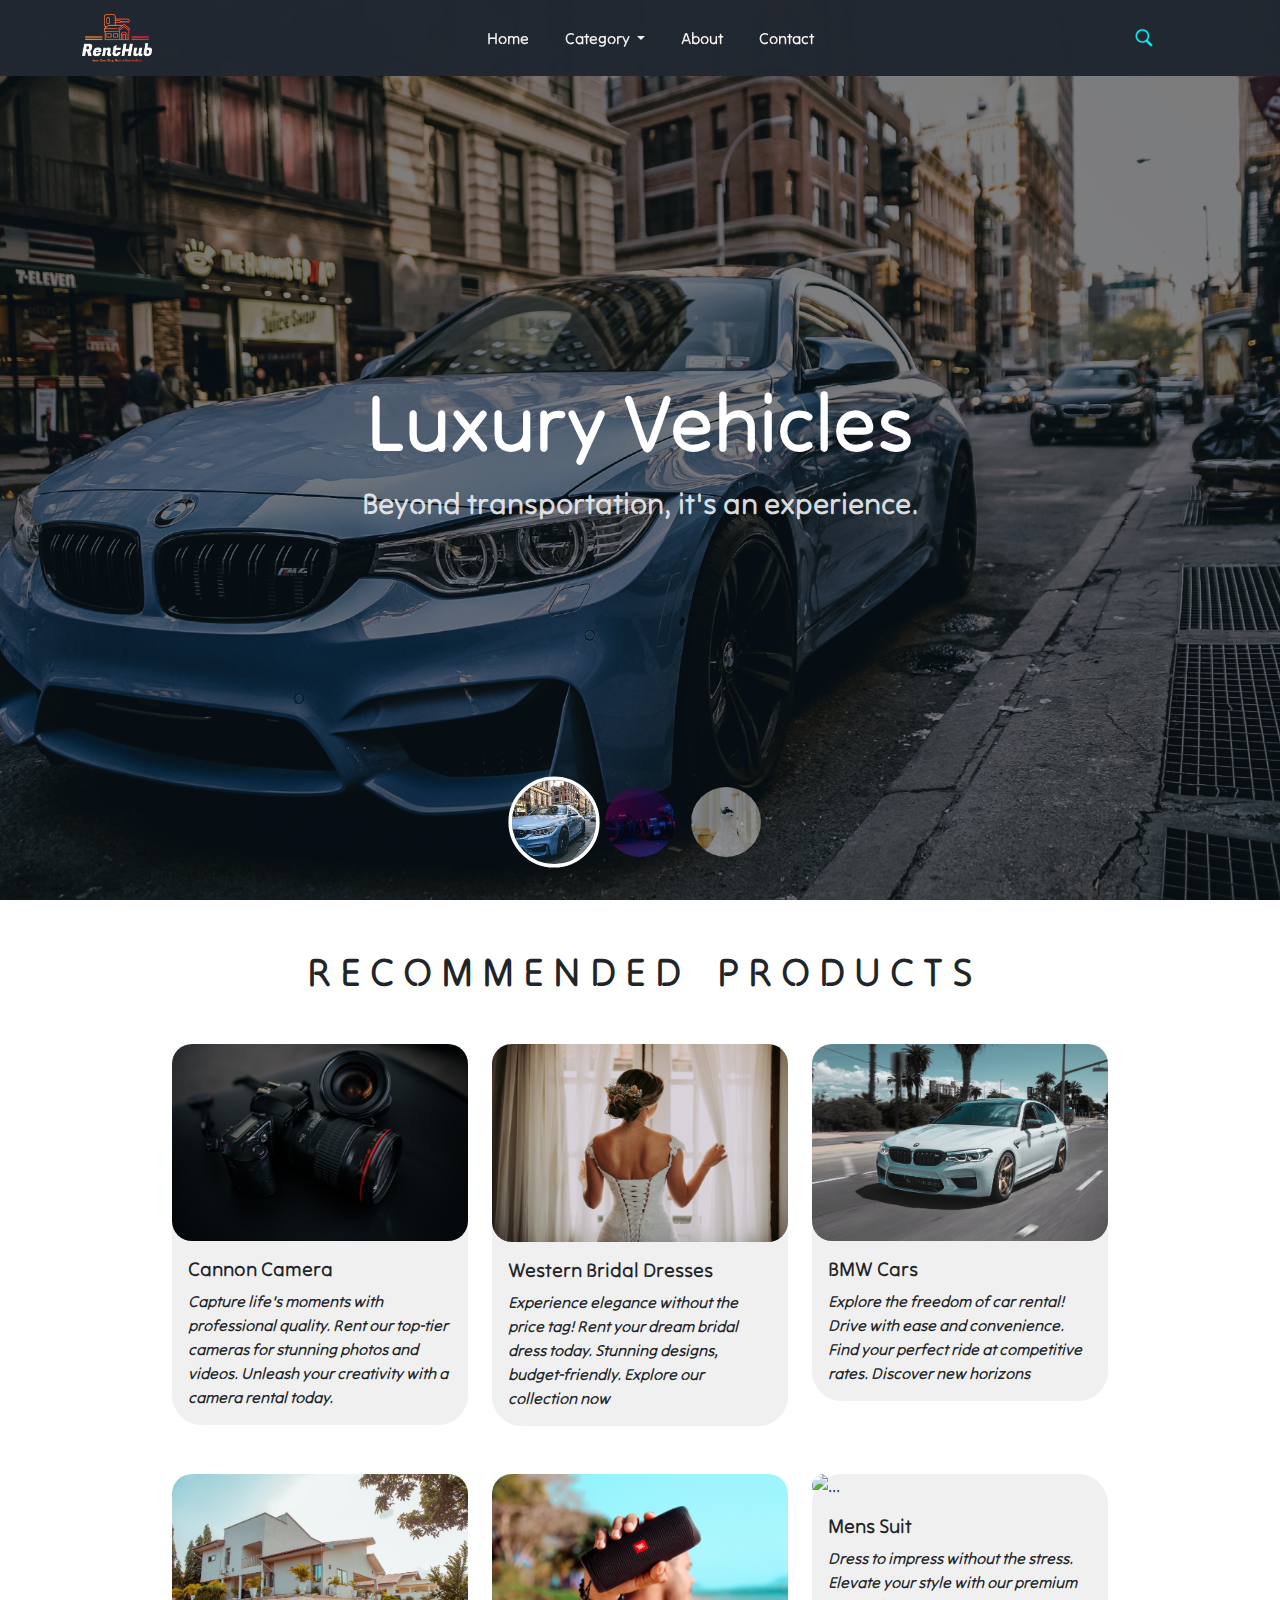
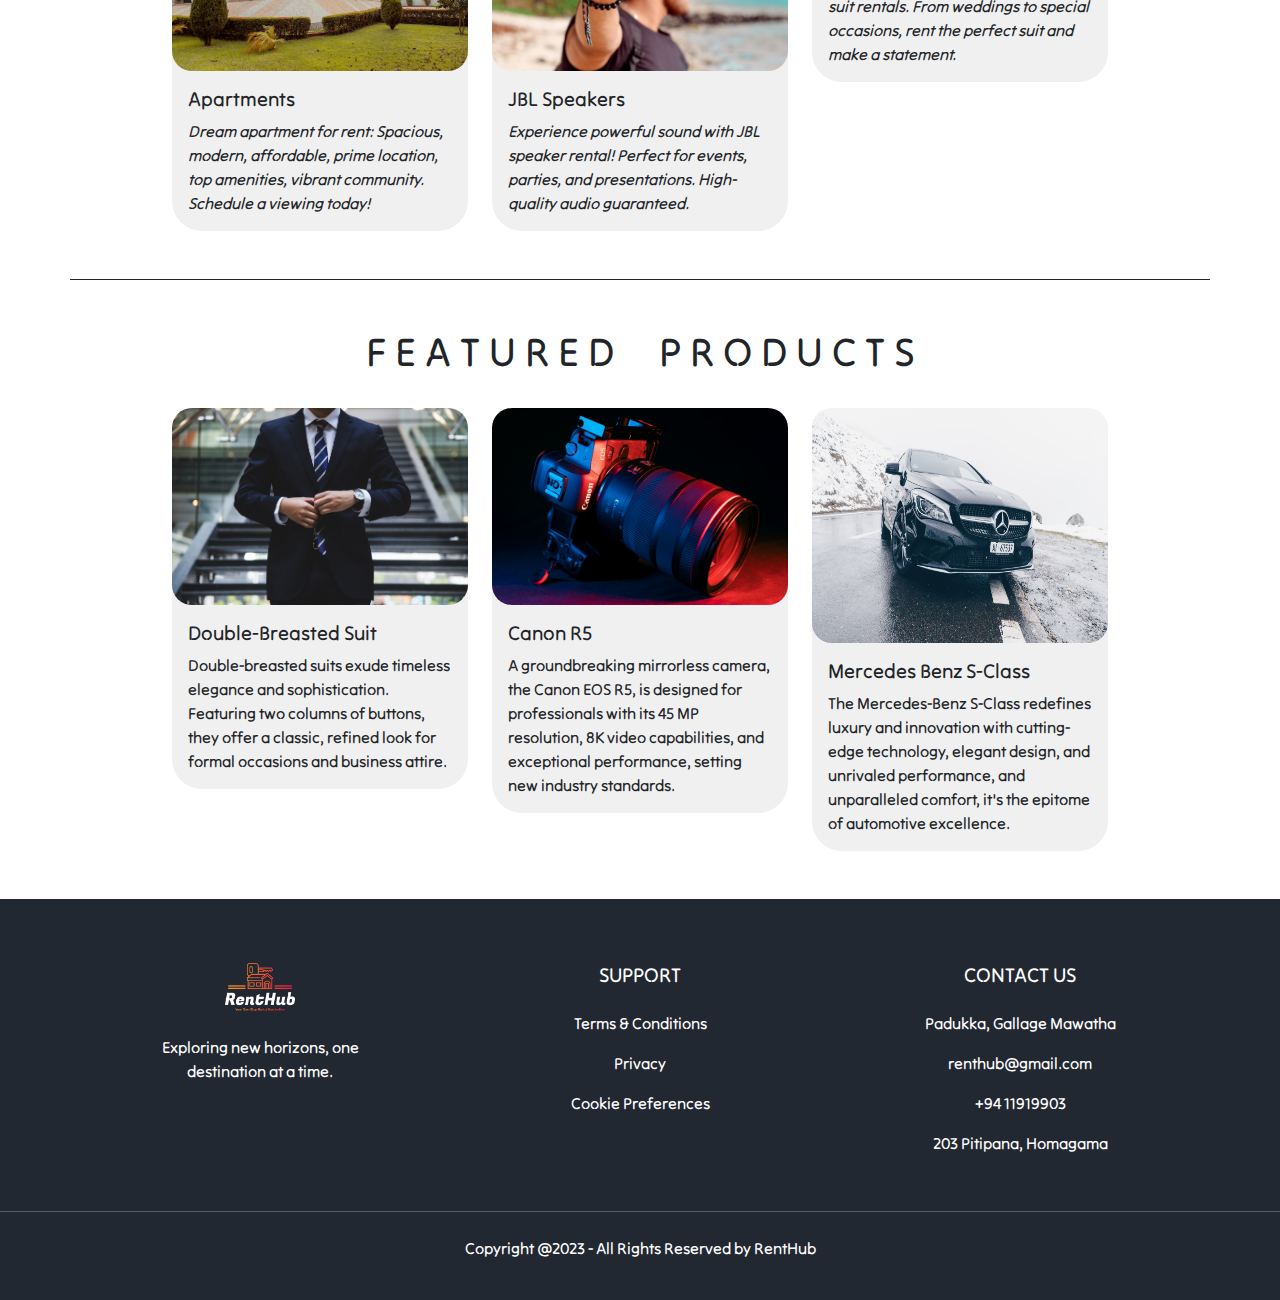
==== commit 972d8f30: "Merge pull request #95 from Isuru-Eranda/ho-page" ====
--- a/index.html
+++ b/index.html
@@ -30,7 +30,20 @@
       <div class="collapse navbar-collapse" id="navbarID">
         <ul class="navbar-nav mx-auto">
           <li class="nav-item"><a class="nav-link active nav-center" aria-current="page" href="#">Home</a></li>
-          <li class="nav-item"><a class="nav-link nav-center" href="#">Products</a></li>
+          <li class="nav-item dropdown">
+            <a class="nav-link dropdown-toggle nav-center" href="#" id="navbarDarkDropdownMenuLink" role="button"
+              data-bs-toggle="dropdown" aria-expanded="false">
+              Category
+            </a>
+            <div class="dropdown-menu">
+              <a class="dropdown-item" href="#">Vehicle</a>
+              <a class="dropdown-item" href="#">Apparel</a>
+              <a class="dropdown-item" href="Camera.html">Camera</a>
+              <a class="dropdown-item" href="#">Entertainment</a>
+              <a class="dropdown-item" href="#">Security</a>
+              <a class="dropdown-item" href="medical.html">Medical</a>
+            </div>
+          </li>
           <li class="nav-item"><a class="nav-link nav-center" href="#">About</a></li>
           <li class="nav-item"><a class="nav-link nav-center" href="Contact.html">Contact</a></li>
         </ul>
@@ -40,7 +53,7 @@
             <input type="search" placeholder="Search...">
           </from>
           <a class="nav-icon"><a href="Login.html" i class="far fa-user" style="color: #f4f0f0;"></i></a>
-          
+
         </div>
       </div>
     </div>
@@ -109,7 +122,7 @@
             <p class="card-text"><i>Capture life's moments with professional quality. Rent our top-tier cameras for
                 stunning photos and videos. Unleash your creativity with a camera rental today.</i></p>
 
-            
+
           </div>
         </div>
       </div>
@@ -121,7 +134,7 @@
             <p class="card-text"><i>Experience elegance without the price tag! Rent your dream bridal dress today.
                 Stunning designs, budget-friendly. Explore our collection now</i></p>
 
-            
+
           </div>
         </div>
       </div>
@@ -130,9 +143,10 @@
           <img src="image/BMW cars.jpg" alt="..." class="">
           <div class="card-body">
             <h5 class="card-title"><b>BMW Cars</b></h5>
-            <p class="card-text"><i>Explore the freedom of car rental! Drive with ease and convenience. Find your perfect ride at competitive rates. Discover new horizons</i></p>
-
-            
+            <p class="card-text"><i>Explore the freedom of car rental! Drive with ease and convenience. Find your
+                perfect ride at competitive rates. Discover new horizons</i></p>
+
+
           </div>
         </div>
       </div>
@@ -143,7 +157,8 @@
           <img src="image/apartment.jpeg" alt="..." class="">
           <div class="card-body">
             <h5 class="card-title"><b>Apartments </b></h5>
-            <p class="card-text"><i>Dream apartment for rent: Spacious, modern, affordable, prime location, top amenities, vibrant community. Schedule a viewing today!</i></p>
+            <p class="card-text"><i>Dream apartment for rent: Spacious, modern, affordable, prime location, top
+                amenities, vibrant community. Schedule a viewing today!</i></p>
 
           </div>
         </div>
@@ -165,7 +180,8 @@
           <img src="image/Mens suit.jpg" alt="..." class="">
           <div class="card-body">
             <h5 class="card-title"><b>Mens Suit</b></h5>
-            <p class="card-text"><i>Dress to impress without the stress. Elevate your style with our premium suit rentals. From weddings to special occasions, rent the perfect suit and make a statement.</i></p>
+            <p class="card-text"><i>Dress to impress without the stress. Elevate your style with our premium suit
+                rentals. From weddings to special occasions, rent the perfect suit and make a statement.</i></p>
 
           </div>
         </div>
@@ -179,45 +195,49 @@
 
 
   <div class="container-fluid mx-auto">
-    <h1 class="toprate text-center py4 mt-5"><b>F E A T U R E D &nbsp;&nbsp;&nbsp;  P R O D U C T S</b></h1>
-  
-
-  <br>
-
-  <div class="row row-cols-1 row-cols-md-4 g-4">
-    <div class="col">
-      <div class="card h-100">
-        <img src="image/Double-Breasted Suit .jpg" class="card-img-top" alt="...">
-        <div class="card-body">
-          <h5 class="card-title"><b>Double-Breasted Suit </b></h5>
-          <p class="card-text">Double-breasted suits exude timeless elegance and sophistication. Featuring two columns
-            of buttons, they offer a classic, refined look for formal occasions and business attire.</p>
-        </div>
-        
-      </div>
-    </div>
-    <div class="col">
-      <div class="card h-100">
-        <img src="image/Canon R5.jpg" class="card-img-top" alt="...">
-        <div class="card-body">
-          <h5 class="card-title"><b>Canon R5</b></h5>
-          <p class="card-text">A groundbreaking mirrorless camera, the Canon EOS R5, is designed for professionals with its 45 MP resolution, 8K video capabilities, and exceptional performance, setting new industry standards.</p>
-        </div>
-        
-      </div>
-    </div>
-    <div class="col">
-      <div class="card h-100">
-        <img src="image/Mercedes Benz S-Class.jpg" class="card-img-top" alt="...">
-        <div class="card-body">
-          <h5 class="card-title"><b>Mercedes Benz S-Class</b></h5>
-          <p class="card-text">The Mercedes-Benz S-Class redefines luxury and innovation with cutting-edge technology, elegant design, unrivaled performance, and unparalleled comfort, making it the epitome of automotive excellence.</p>
-        </div>
-
+    <h1 class="toprate text-center py4 mt-5"><b>F E A T U R E D &nbsp;&nbsp;&nbsp; P R O D U C T S</b></h1>
+
+
+    <br>
+
+    <div class="row row-cols-1 row-cols-md-4 g-4">
+      <div class="col">
+        <div class="card h-100">
+          <img src="image/Double-Breasted Suit .jpg" class="card-img-top" alt="...">
+          <div class="card-body">
+            <h5 class="card-title"><b>Double-Breasted Suit </b></h5>
+            <p class="card-text">Double-breasted suits exude timeless elegance and sophistication. Featuring two columns
+              of buttons, they offer a classic, refined look for formal occasions and business attire.</p>
+          </div>
+
+        </div>
+      </div>
+      <div class="col">
+        <div class="card h-100">
+          <img src="image/Canon R5.jpg" class="card-img-top" alt="...">
+          <div class="card-body">
+            <h5 class="card-title"><b>Canon R5</b></h5>
+            <p class="card-text">A groundbreaking mirrorless camera, the Canon EOS R5, is designed for professionals
+              with its 45 MP resolution, 8K video capabilities, and exceptional performance, setting new industry
+              standards.</p>
+          </div>
+
+        </div>
+      </div>
+      <div class="col">
+        <div class="card h-100">
+          <img src="image/Mercedes Benz S-Class.jpg" class="card-img-top" alt="..." height="235px">
+          <div class="card-body">
+            <h5 class="card-title"><b>Mercedes Benz S-Class</b></h5>
+            <p class="card-text">The Mercedes-Benz S-Class redefines luxury and innovation with cutting-edge technology,
+              elegant design, and unrivaled performance, and unparalleled comfort, it's the epitome of automotive
+              excellence.</p>
+          </div>
+
+        </div>
       </div>
     </div>
   </div>
-</div>
   <br><br>
 
 
@@ -284,10 +304,10 @@
     <p class="text-center">Copyright @2023 - All Rights Reserved by RentHub</p>
 
   </footer>
-  
+
 
 
   <script src="index.js"></script>
 </body>
 
-</html>
+</html>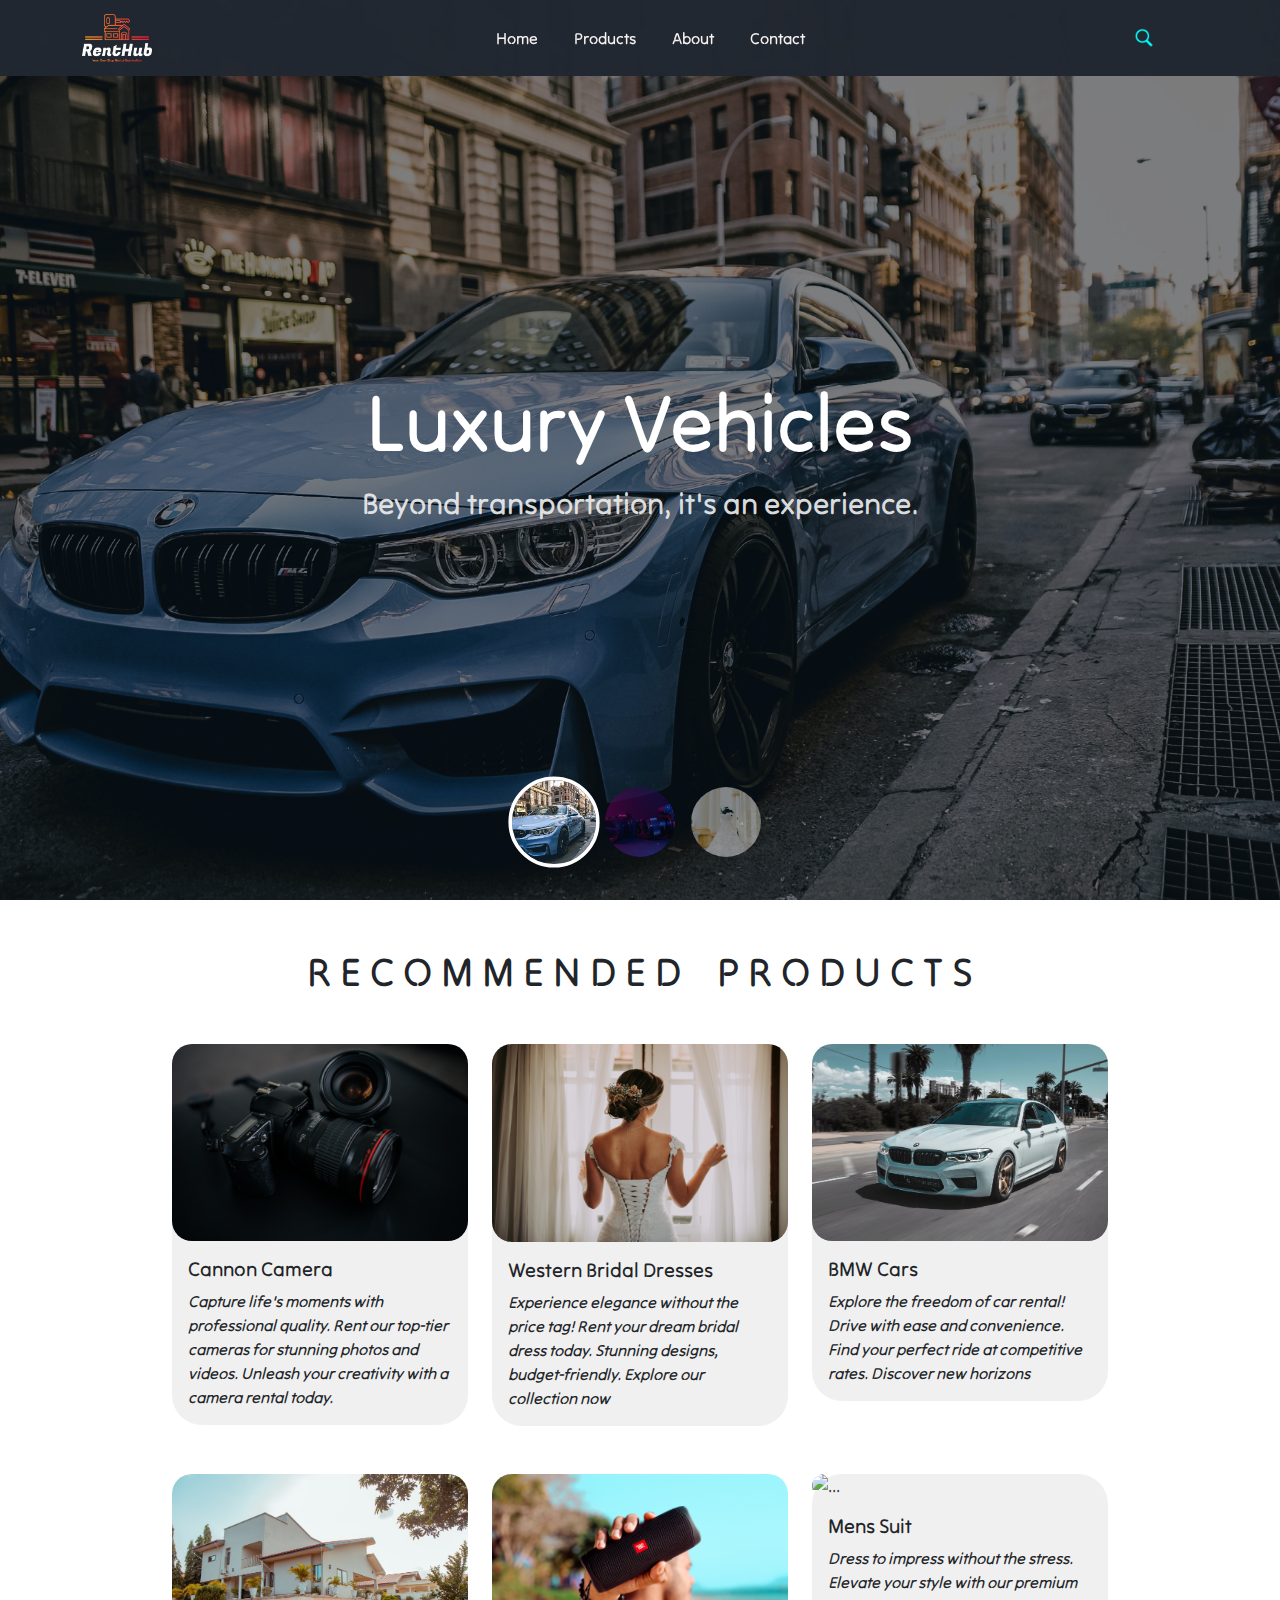
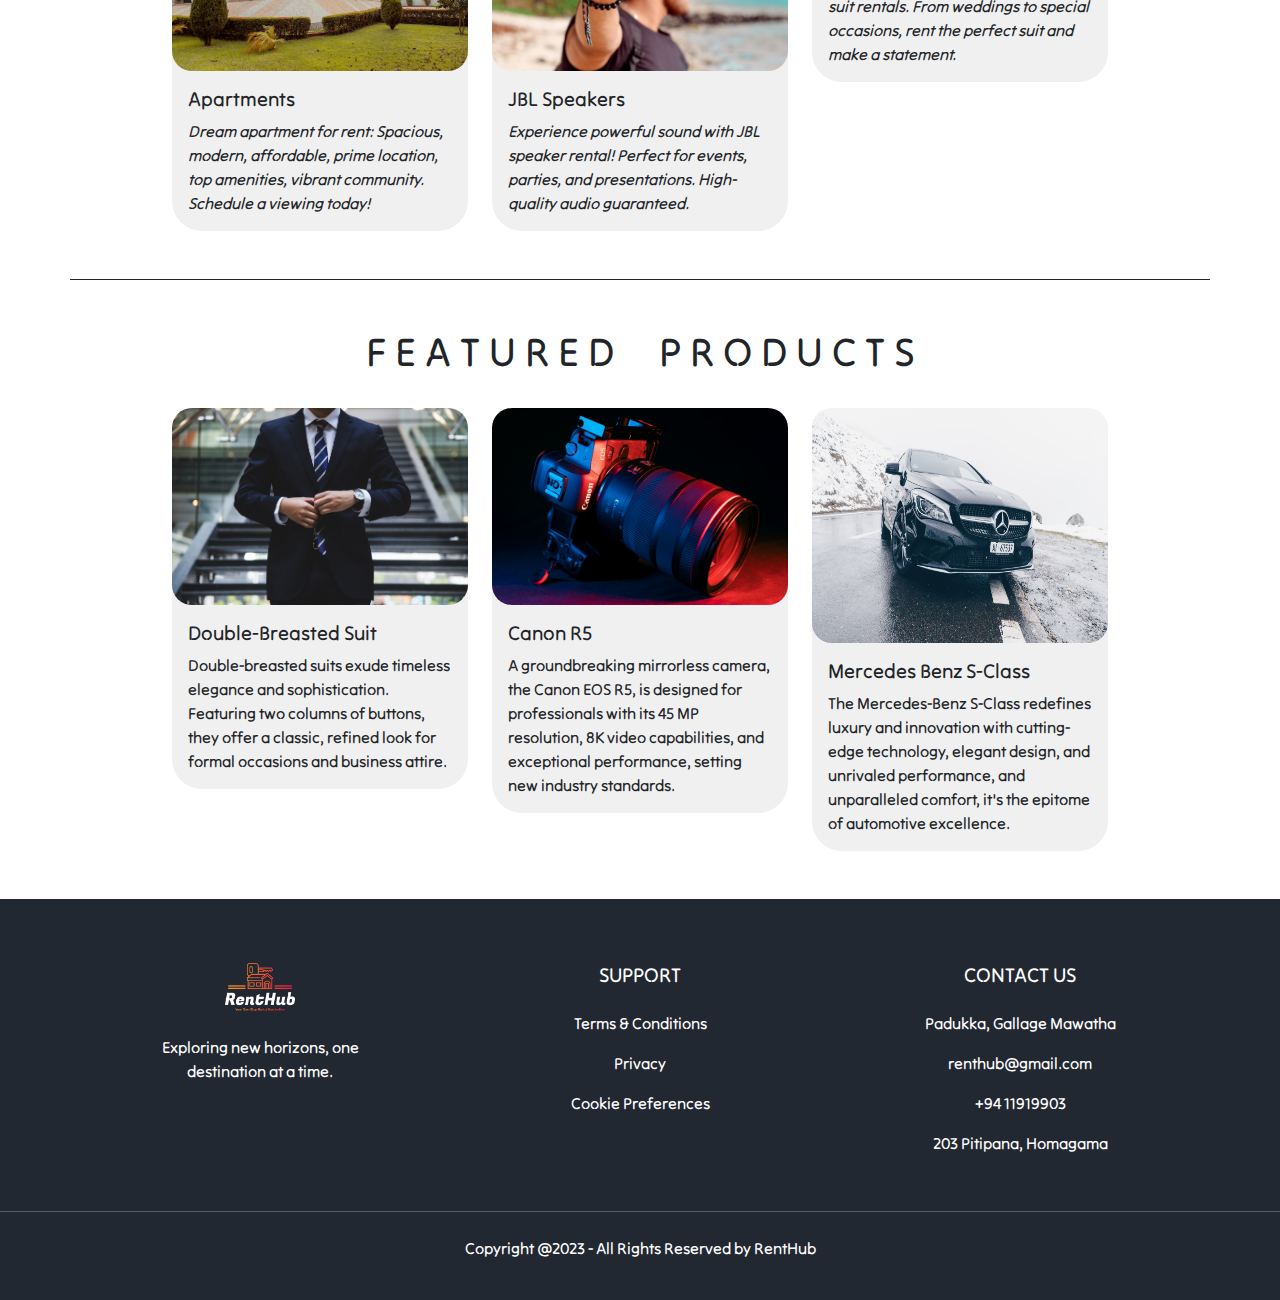
==== commit 4fc85a0d: "product update" ====
--- a/index.html
+++ b/index.html
@@ -30,20 +30,7 @@
       <div class="collapse navbar-collapse" id="navbarID">
         <ul class="navbar-nav mx-auto">
           <li class="nav-item"><a class="nav-link active nav-center" aria-current="page" href="#">Home</a></li>
-          <li class="nav-item dropdown">
-            <a class="nav-link dropdown-toggle nav-center" href="#" id="navbarDarkDropdownMenuLink" role="button"
-              data-bs-toggle="dropdown" aria-expanded="false">
-              Category
-            </a>
-            <div class="dropdown-menu">
-              <a class="dropdown-item" href="#">Vehicle</a>
-              <a class="dropdown-item" href="#">Apparel</a>
-              <a class="dropdown-item" href="Camera.html">Camera</a>
-              <a class="dropdown-item" href="#">Entertainment</a>
-              <a class="dropdown-item" href="#">Security</a>
-              <a class="dropdown-item" href="medical.html">Medical</a>
-            </div>
-          </li>
+          <li class="nav-item"><a class="nav-link nav-center" href="#">Products</a></li>
           <li class="nav-item"><a class="nav-link nav-center" href="#">About</a></li>
           <li class="nav-item"><a class="nav-link nav-center" href="Contact.html">Contact</a></li>
         </ul>
